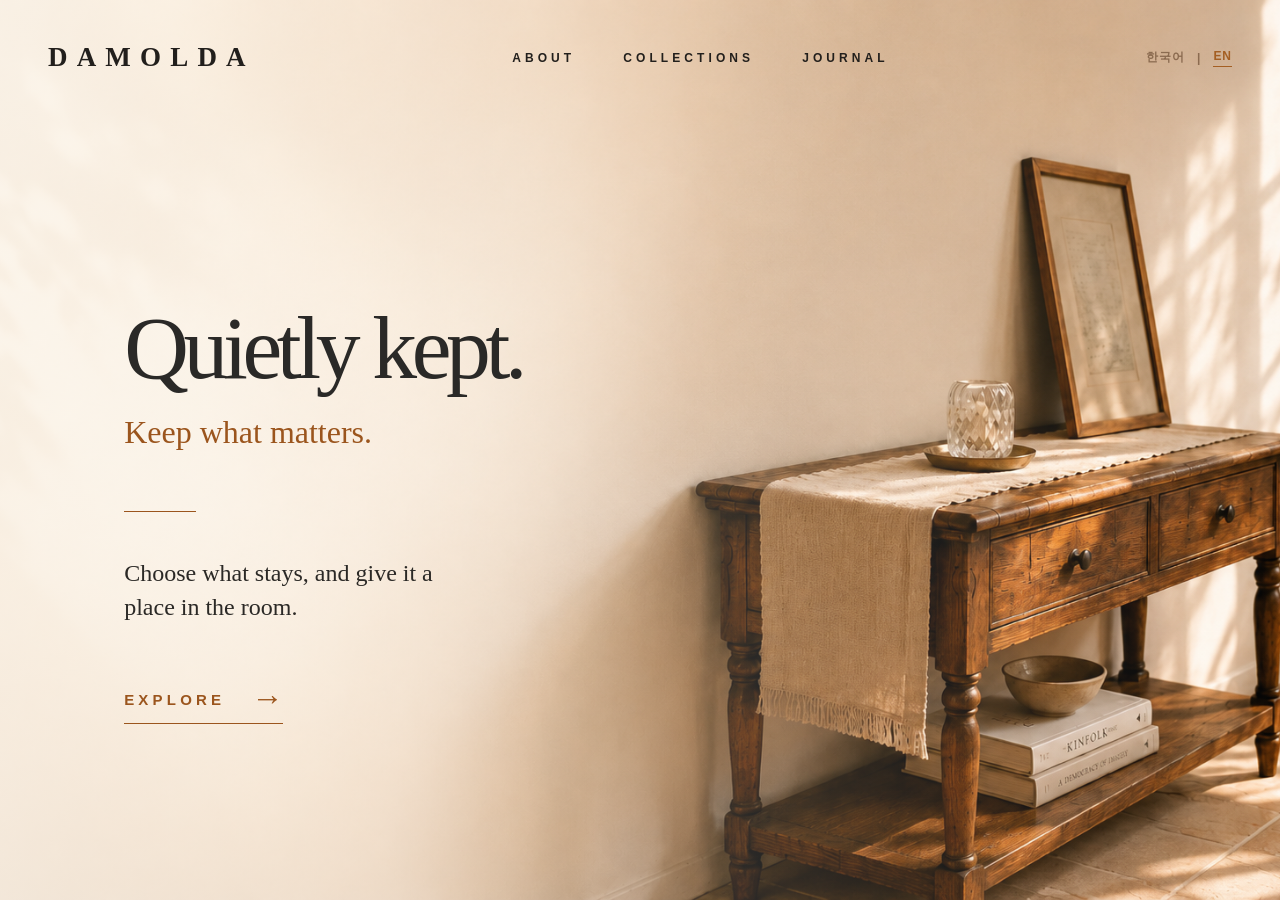
==== index.html @ a7424c0a "journal" ====
<!doctype html>
<html lang="en">
<head>
  <meta charset="utf-8" />
  <meta name="viewport" content="width=device-width, initial-scale=1" />
  <title>DAMOLDA</title>
  <meta name="description" content="DAMOLDA — quietly kept, keep what matters." />
  <style>
    * { box-sizing: border-box; }

    html, body {
      margin: 0;
      width: 100%;
      min-height: 100%;
      color: #2b2926;
      overflow-x: hidden;
      font-family: "Iowan Old Style", "Palatino Linotype", "Noto Serif KR", "Apple SD Gothic Neo", "Malgun Gothic", Georgia, serif;
    }

    body {
      min-height: 100vh;
      background: #efe0cf;
    }

    .page {
      position: relative;
      width: 100%;
      min-height: 100vh;
      overflow: hidden;
    }

    .hero-bg {
      position: fixed;
      inset: 0;
      width: 100%;
      height: 100%;
      object-fit: cover;
      object-position: center center;
      z-index: 0;
    }

    .page::after {
      content: "";
      position: fixed;
      inset: 0;
      z-index: 1;
      pointer-events: none;
      background: linear-gradient(
        90deg,
        rgba(251, 245, 235, 0.78) 0%,
        rgba(251, 245, 235, 0.52) 31%,
        rgba(251, 245, 235, 0.18) 54%,
        rgba(251, 245, 235, 0.02) 100%
      );
    }

    .site-header,
    .hero-copy {
      position: relative;
      z-index: 2;
    }

    .site-header {
      display: grid;
      grid-template-columns: auto minmax(0, 1fr) auto;
      align-items: center;
      gap: 32px;
      width: 100%;
      padding: 42px 48px 0;
      letter-spacing: 0.34em;
      text-transform: uppercase;
      font-family: "Avenir Next", "Segoe UI", "Apple SD Gothic Neo", "Malgun Gothic", Arial, sans-serif;
      font-size: 12px;
      font-weight: 600;
    }

    .brand {
      justify-self: start;
      font-family: "Iowan Old Style", "Palatino Linotype", "Noto Serif KR", "Apple SD Gothic Neo", "Malgun Gothic", Georgia, serif;
      font-size: 27px;
      letter-spacing: 0.34em;
      font-weight: 700;
      text-decoration: none;
      color: #221f1c;
    }

    .nav {
      display: flex;
      align-items: center;
      justify-content: center;
      justify-self: center;
      gap: 48px;
      min-width: 0;
    }

    .nav a {
      color: #221f1c;
      text-decoration: none;
      white-space: nowrap;
    }

    .hero-copy {
      width: min(620px, calc(100% - 96px));
      margin-left: 9.7vw;
      padding-top: 26vh;
    }

    h1 {
      margin: 0;
      font-size: clamp(58px, 7vw, 104px);
      line-height: 0.92;
      font-weight: 500;
      letter-spacing: -0.06em;
      color: #2a2927;
    }

    .tagline {
      margin: 26px 0 0;
      font-size: clamp(30px, 2.5vw, 43px);
      line-height: 1.1;
      color: #9b551d;
    }

    .rule {
      width: 72px;
      height: 1px;
      margin: 60px 0 44px;
      background: #9b551d;
    }

    .body-copy {
      max-width: 330px;
      margin: 0;
      font-size: 24px;
      line-height: 1.45;
      color: #2b2926;
    }

    .cta {
      display: inline-flex;
      align-items: center;
      gap: 26px;
      margin-top: 58px;
      padding-bottom: 8px;
      border-bottom: 1px solid #9b551d;
      color: #9b551d;
      text-decoration: none;
      font-family: "Avenir Next", "Segoe UI", "Apple SD Gothic Neo", "Malgun Gothic", Arial, sans-serif;
      font-size: 15px;
      font-weight: 700;
      letter-spacing: 0.28em;
      text-transform: uppercase;
    }

    .cta span {
      font-size: 32px;
      line-height: 1;
      letter-spacing: 0;
      transform: translateY(-1px);
    }

    .lang-switch {
      justify-self: end;
      display: flex;
      gap: 12px;
      align-items: center;
      font-family: "Avenir Next", "Segoe UI", "Apple SD Gothic Neo", "Malgun Gothic", Arial, sans-serif;
      font-size: 12px;
      font-weight: 600;
      letter-spacing: 0.08em;
      color: #8b6b50;
    }

    .lang-switch a {
      color: #8b6b50;
      text-decoration: none;
      white-space: nowrap;
    }

    .lang-switch a[aria-current="page"] {
      color: #a45f23;
      border-bottom: 1px solid #a45f23;
      padding-bottom: 3px;
    }

    @media (max-width: 900px) {
      .site-header {
        grid-template-columns: auto auto;
        padding: 28px 24px 0;
        gap: 18px;
      }

      .brand { font-size: 20px; }
      .nav { display: none; }

      .hero-bg {
        object-position: 65% center;
      }

      .page::after {
        background: linear-gradient(
          90deg,
          rgba(251, 245, 235, 0.82) 0%,
          rgba(251, 245, 235, 0.56) 46%,
          rgba(251, 245, 235, 0.16) 100%
        );
      }

      .hero-copy {
        width: calc(100% - 48px);
        margin-left: 24px;
        padding-top: 22vh;
      }

      .body-copy { font-size: 20px; }
    }

    @media (max-width: 560px) {
      .hero-bg { object-position: 70% center; }
      .brand { font-size: 20px; letter-spacing: 0.25em; }
      .hero-copy { padding-top: 20vh; }
      .rule { margin: 44px 0 34px; }
    }
  </style>
</head>
<body>
  <main class="page" aria-label="DAMOLDA landing page">
    <img class="hero-bg" src="assets/hero.png" alt="Warm interior scene with a wooden console table in sunlight" />

    <header class="site-header" aria-label="Site header">
      <a class="brand" href="./index.html">DAMOLDA</a>
      <nav class="nav" aria-label="Primary navigation">
        <a href="./about.html">About</a>
        <a href="./collections.html">Collections</a>
        <a href="./journal.html">Journal</a>
      </nav>
      <div class="lang-switch" aria-label="Language switch">
        <a href="./index-ko.html">한국어</a>
        <span>|</span>
        <a href="./index.html" aria-current="page">EN</a>
      </div>
    </header>

    <section class="hero-copy" aria-label="Hero copy">
      <h1>Quietly kept.</h1>
      <p class="tagline">Keep what matters.</p>
      <div class="rule" aria-hidden="true"></div>
      <p class="body-copy">Choose what stays, and give it a place in the room.</p>
      <a class="cta" href="./collections.html">Explore <span aria-hidden="true">→</span></a>
    </section>

  </main>

  <script>
    document.querySelectorAll('a[href="./collections.html"], a[href="collections.html"]').forEach(function(link) {
      link.addEventListener('click', function(event) {
        event.preventDefault();
        window.location.href = './collections.html';
      });
    });
  </script>
</body>
</html>
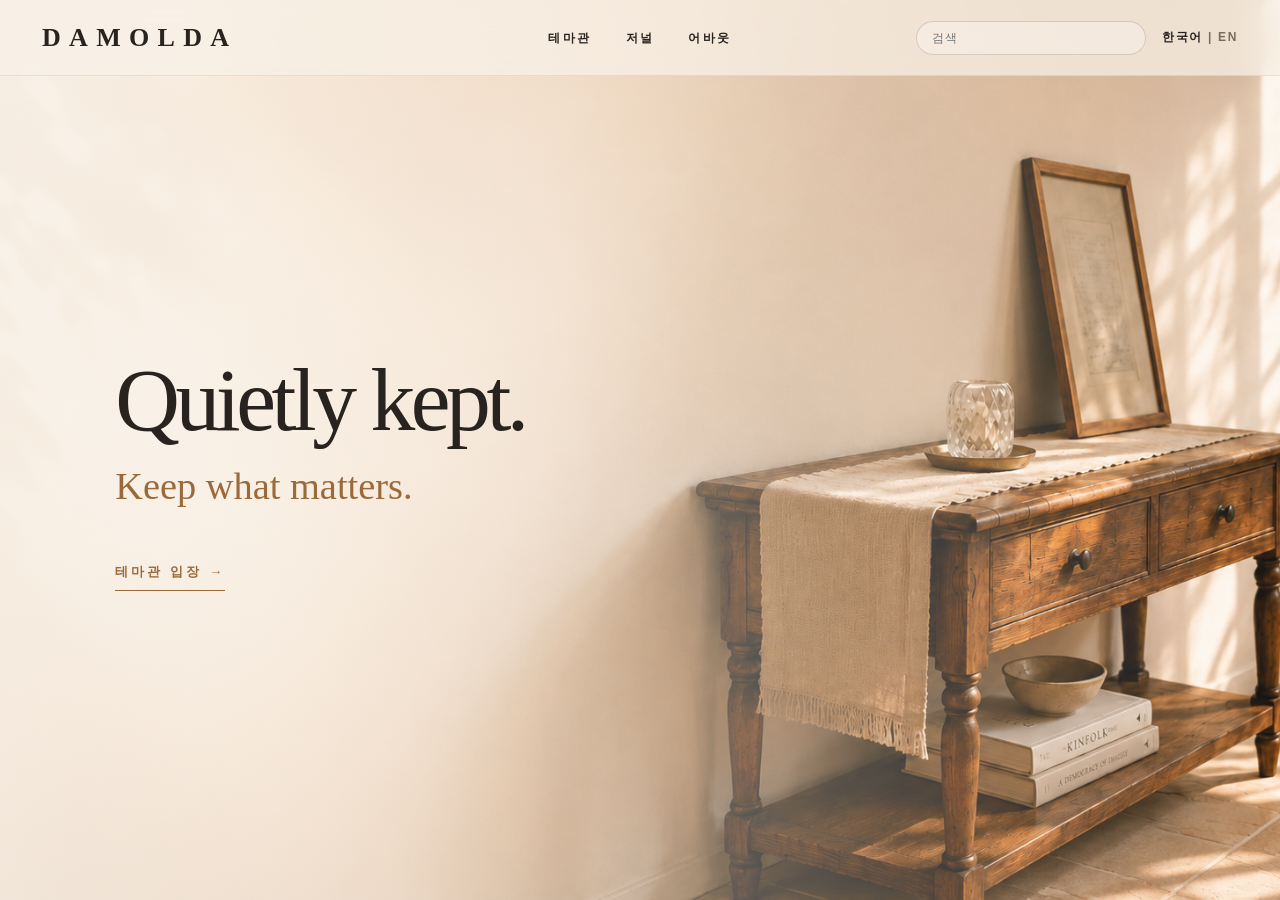
==== commit 6c34e6e1: "v03" ====
--- a/index.html
+++ b/index.html
@@ -1,263 +1 @@
-<!doctype html>
-<html lang="en">
-<head>
-  <meta charset="utf-8" />
-  <meta name="viewport" content="width=device-width, initial-scale=1" />
-  <title>DAMOLDA</title>
-  <meta name="description" content="DAMOLDA — quietly kept, keep what matters." />
-  <style>
-    * { box-sizing: border-box; }
-
-    html, body {
-      margin: 0;
-      width: 100%;
-      min-height: 100%;
-      color: #2b2926;
-      overflow-x: hidden;
-      font-family: "Iowan Old Style", "Palatino Linotype", "Noto Serif KR", "Apple SD Gothic Neo", "Malgun Gothic", Georgia, serif;
-    }
-
-    body {
-      min-height: 100vh;
-      background: #efe0cf;
-    }
-
-    .page {
-      position: relative;
-      width: 100%;
-      min-height: 100vh;
-      overflow: hidden;
-    }
-
-    .hero-bg {
-      position: fixed;
-      inset: 0;
-      width: 100%;
-      height: 100%;
-      object-fit: cover;
-      object-position: center center;
-      z-index: 0;
-    }
-
-    .page::after {
-      content: "";
-      position: fixed;
-      inset: 0;
-      z-index: 1;
-      pointer-events: none;
-      background: linear-gradient(
-        90deg,
-        rgba(251, 245, 235, 0.78) 0%,
-        rgba(251, 245, 235, 0.52) 31%,
-        rgba(251, 245, 235, 0.18) 54%,
-        rgba(251, 245, 235, 0.02) 100%
-      );
-    }
-
-    .site-header,
-    .hero-copy {
-      position: relative;
-      z-index: 2;
-    }
-
-    .site-header {
-      display: grid;
-      grid-template-columns: auto minmax(0, 1fr) auto;
-      align-items: center;
-      gap: 32px;
-      width: 100%;
-      padding: 42px 48px 0;
-      letter-spacing: 0.34em;
-      text-transform: uppercase;
-      font-family: "Avenir Next", "Segoe UI", "Apple SD Gothic Neo", "Malgun Gothic", Arial, sans-serif;
-      font-size: 12px;
-      font-weight: 600;
-    }
-
-    .brand {
-      justify-self: start;
-      font-family: "Iowan Old Style", "Palatino Linotype", "Noto Serif KR", "Apple SD Gothic Neo", "Malgun Gothic", Georgia, serif;
-      font-size: 27px;
-      letter-spacing: 0.34em;
-      font-weight: 700;
-      text-decoration: none;
-      color: #221f1c;
-    }
-
-    .nav {
-      display: flex;
-      align-items: center;
-      justify-content: center;
-      justify-self: center;
-      gap: 48px;
-      min-width: 0;
-    }
-
-    .nav a {
-      color: #221f1c;
-      text-decoration: none;
-      white-space: nowrap;
-    }
-
-    .hero-copy {
-      width: min(620px, calc(100% - 96px));
-      margin-left: 9.7vw;
-      padding-top: 26vh;
-    }
-
-    h1 {
-      margin: 0;
-      font-size: clamp(58px, 7vw, 104px);
-      line-height: 0.92;
-      font-weight: 500;
-      letter-spacing: -0.06em;
-      color: #2a2927;
-    }
-
-    .tagline {
-      margin: 26px 0 0;
-      font-size: clamp(30px, 2.5vw, 43px);
-      line-height: 1.1;
-      color: #9b551d;
-    }
-
-    .rule {
-      width: 72px;
-      height: 1px;
-      margin: 60px 0 44px;
-      background: #9b551d;
-    }
-
-    .body-copy {
-      max-width: 330px;
-      margin: 0;
-      font-size: 24px;
-      line-height: 1.45;
-      color: #2b2926;
-    }
-
-    .cta {
-      display: inline-flex;
-      align-items: center;
-      gap: 26px;
-      margin-top: 58px;
-      padding-bottom: 8px;
-      border-bottom: 1px solid #9b551d;
-      color: #9b551d;
-      text-decoration: none;
-      font-family: "Avenir Next", "Segoe UI", "Apple SD Gothic Neo", "Malgun Gothic", Arial, sans-serif;
-      font-size: 15px;
-      font-weight: 700;
-      letter-spacing: 0.28em;
-      text-transform: uppercase;
-    }
-
-    .cta span {
-      font-size: 32px;
-      line-height: 1;
-      letter-spacing: 0;
-      transform: translateY(-1px);
-    }
-
-    .lang-switch {
-      justify-self: end;
-      display: flex;
-      gap: 12px;
-      align-items: center;
-      font-family: "Avenir Next", "Segoe UI", "Apple SD Gothic Neo", "Malgun Gothic", Arial, sans-serif;
-      font-size: 12px;
-      font-weight: 600;
-      letter-spacing: 0.08em;
-      color: #8b6b50;
-    }
-
-    .lang-switch a {
-      color: #8b6b50;
-      text-decoration: none;
-      white-space: nowrap;
-    }
-
-    .lang-switch a[aria-current="page"] {
-      color: #a45f23;
-      border-bottom: 1px solid #a45f23;
-      padding-bottom: 3px;
-    }
-
-    @media (max-width: 900px) {
-      .site-header {
-        grid-template-columns: auto auto;
-        padding: 28px 24px 0;
-        gap: 18px;
-      }
-
-      .brand { font-size: 20px; }
-      .nav { display: none; }
-
-      .hero-bg {
-        object-position: 65% center;
-      }
-
-      .page::after {
-        background: linear-gradient(
-          90deg,
-          rgba(251, 245, 235, 0.82) 0%,
-          rgba(251, 245, 235, 0.56) 46%,
-          rgba(251, 245, 235, 0.16) 100%
-        );
-      }
-
-      .hero-copy {
-        width: calc(100% - 48px);
-        margin-left: 24px;
-        padding-top: 22vh;
-      }
-
-      .body-copy { font-size: 20px; }
-    }
-
-    @media (max-width: 560px) {
-      .hero-bg { object-position: 70% center; }
-      .brand { font-size: 20px; letter-spacing: 0.25em; }
-      .hero-copy { padding-top: 20vh; }
-      .rule { margin: 44px 0 34px; }
-    }
-  </style>
-</head>
-<body>
-  <main class="page" aria-label="DAMOLDA landing page">
-    <img class="hero-bg" src="assets/hero.png" alt="Warm interior scene with a wooden console table in sunlight" />
-
-    <header class="site-header" aria-label="Site header">
-      <a class="brand" href="./index.html">DAMOLDA</a>
-      <nav class="nav" aria-label="Primary navigation">
-        <a href="./about.html">About</a>
-        <a href="./collections.html">Collections</a>
-        <a href="./journal.html">Journal</a>
-      </nav>
-      <div class="lang-switch" aria-label="Language switch">
-        <a href="./index-ko.html">한국어</a>
-        <span>|</span>
-        <a href="./index.html" aria-current="page">EN</a>
-      </div>
-    </header>
-
-    <section class="hero-copy" aria-label="Hero copy">
-      <h1>Quietly kept.</h1>
-      <p class="tagline">Keep what matters.</p>
-      <div class="rule" aria-hidden="true"></div>
-      <p class="body-copy">Choose what stays, and give it a place in the room.</p>
-      <a class="cta" href="./collections.html">Explore <span aria-hidden="true">→</span></a>
-    </section>
-
-  </main>
-
-  <script>
-    document.querySelectorAll('a[href="./collections.html"], a[href="collections.html"]').forEach(function(link) {
-      link.addEventListener('click', function(event) {
-        event.preventDefault();
-        window.location.href = './collections.html';
-      });
-    });
-  </script>
-</body>
-</html>
+<!doctype html><html lang="ko"><head><meta charset="utf-8"><meta name="viewport" content="width=device-width,initial-scale=1"><title>DAMOLDA</title><meta name="description" content="DAMOLDA - Some moments are worth carrying forward."><link rel="stylesheet" href="style.css"></head><body data-page="home"><div class="app"></div><script src="data.js"></script><script src="app.js"></script></body></html>
--- a/style.css
+++ b/style.css
@@ -0,0 +1,3 @@
+:root{--paper:#f8f1e8;--ink:#28231f;--muted:#786b5f;--line:rgba(40,35,31,.16);--gold:#9b6a3a;--soft:#ead9c5;--veil:rgba(248,241,232,.72)}
+*{box-sizing:border-box}html,body{margin:0;min-height:100%;background:var(--paper);color:var(--ink);font-family:Georgia,'Times New Roman','Noto Serif KR',serif}body{overflow-x:hidden}a{color:inherit;text-decoration:none}.app{min-height:100vh}.top{position:fixed;z-index:20;top:0;left:0;right:0;height:76px;display:grid;grid-template-columns:1fr auto 1fr;align-items:center;padding:0 42px;background:var(--veil);backdrop-filter:blur(16px);border-bottom:1px solid rgba(40,35,31,.08)}.brand{font-size:26px;letter-spacing:.32em;font-weight:600}.nav{display:flex;gap:34px;font:700 12px/1 Arial,sans-serif;letter-spacing:.2em;text-transform:uppercase}.right-tools{justify-self:end;display:flex;align-items:center;gap:16px}.search{width:230px;height:34px;border:1px solid var(--line);border-radius:99px;background:rgba(255,255,255,.28);padding:0 15px;font:12px Arial,sans-serif;letter-spacing:.08em;color:var(--ink);outline:none}.lang{font:700 12px Arial,sans-serif;letter-spacing:.14em;color:var(--muted)}.lang a.active{color:var(--ink)}.hero{min-height:100vh;position:relative;display:flex;align-items:center;padding:120px 9vw 70px;overflow:hidden}.hero-bg{position:absolute;inset:0;width:100%;height:100%;object-fit:cover;z-index:0}.hero:after{content:'';position:absolute;inset:0;background:linear-gradient(90deg,rgba(248,241,232,.82),rgba(248,241,232,.46) 43%,rgba(248,241,232,.08));z-index:1}.hero-copy{position:relative;z-index:2;max-width:680px}.hero h1{font-size:clamp(58px,7vw,108px);line-height:.92;margin:0 0 22px;font-weight:400;letter-spacing:-.05em}.hero p{font-size:clamp(25px,3vw,42px);margin:0 0 54px;color:var(--gold)}.linkline{display:inline-flex;align-items:center;gap:20px;padding-bottom:9px;border-bottom:1px solid var(--gold);font:700 13px Arial,sans-serif;letter-spacing:.24em;text-transform:uppercase;color:var(--gold)}.page{min-height:100vh;padding:118px 6vw 44px}.section-head{display:grid;grid-template-columns:1fr auto;align-items:end;margin-bottom:28px}.section-head h1{font-size:clamp(54px,7vw,96px);font-weight:400;margin:0;letter-spacing:-.04em}.section-head p{margin:0;color:var(--muted);font-size:18px}.theme-tabs{position:sticky;top:76px;z-index:10;display:flex;gap:12px;align-items:center;padding:14px 0 20px;background:linear-gradient(var(--paper) 78%,rgba(248,241,232,0));overflow-x:auto}.theme-tab{border:1px solid var(--line);border-radius:99px;padding:10px 18px;font:700 12px Arial,sans-serif;letter-spacing:.14em;text-transform:uppercase;color:var(--muted);white-space:nowrap}.theme-tab.active{color:var(--ink);border-color:rgba(40,35,31,.48);background:rgba(255,255,255,.36)}.stage{height:calc(100vh - 230px);min-height:500px;display:grid;grid-template-columns:58px 1fr 58px;align-items:center;gap:22px}.arrow{height:58px;border:1px solid var(--line);border-radius:50%;background:rgba(255,255,255,.28);font-size:24px;cursor:pointer}.theme-card,.object-card,.about-panel,.journal-card{height:100%;border:1px solid var(--line);border-radius:28px;background:linear-gradient(135deg,rgba(255,255,255,.44),rgba(234,217,197,.35));display:grid;grid-template-columns:1fr 1fr;overflow:hidden}.theme-visual,.object-visual{position:relative;min-height:100%;background:radial-gradient(circle at 38% 30%,rgba(255,255,255,.85),transparent 18%),linear-gradient(135deg,#d5b996,#f7eee2 42%,#9f7a56);}.theme-visual:after,.object-visual:after{content:'';position:absolute;inset:14%;border:1px solid rgba(255,255,255,.5);border-radius:34px;box-shadow:0 40px 90px rgba(40,35,31,.18);background:radial-gradient(circle at 40% 40%,rgba(255,255,255,.58),transparent 24%),linear-gradient(145deg,rgba(40,35,31,.2),rgba(255,255,255,.2));}.theme-copy,.object-copy{padding:7vh 5vw;display:flex;flex-direction:column;justify-content:center}.kicker{font:700 12px Arial,sans-serif;letter-spacing:.24em;text-transform:uppercase;color:var(--gold);margin-bottom:22px}.theme-copy h2,.object-copy h2{font-size:clamp(48px,6vw,88px);font-weight:400;margin:0 0 26px;letter-spacing:-.04em}.subthemes{font-size:22px;line-height:1.8;color:var(--muted);word-break:keep-all}.actions{margin-top:48px;display:flex;gap:22px;align-items:center}.soon{font:700 12px Arial,sans-serif;letter-spacing:.18em;text-transform:uppercase;color:var(--muted)}.object-grid{display:grid;grid-template-columns:repeat(3,1fr);gap:18px;margin-top:28px}.mini-object{border:1px solid var(--line);border-radius:20px;padding:34px 24px;min-height:170px;background:rgba(255,255,255,.26);display:flex;flex-direction:column;justify-content:space-between}.mini-object h3{margin:0;font-size:34px;font-weight:400}.mini-object span{font:700 11px Arial,sans-serif;letter-spacing:.18em;text-transform:uppercase;color:var(--gold)}.object-page{height:calc(100vh - 160px);min-height:560px;display:grid;grid-template-columns:1.12fr .88fr;gap:24px}.object-visual,.object-copy{border:1px solid var(--line);border-radius:28px;overflow:hidden}.detail-list{display:grid;gap:14px;max-width:420px}.sku{display:flex;justify-content:space-between;align-items:center;border-bottom:1px solid var(--line);padding:16px 0;font:14px Arial,sans-serif;letter-spacing:.08em}.about-panel{height:auto;min-height:calc(100vh - 190px);grid-template-columns:.8fr 1.2fr}.about-title{padding:7vh 5vw}.about-title h1{font-size:clamp(48px,6vw,90px);font-weight:400;line-height:1;margin:0}.about-text{padding:7vh 6vw;font-size:22px;line-height:1.75;color:#3b332c}.about-text p{margin:0 0 28px}.journal-grid{display:grid;grid-template-columns:repeat(3,1fr);gap:20px;margin-top:28px}.journal-card{height:360px;display:flex;flex-direction:column;justify-content:flex-end;padding:28px}.journal-card h2{font-size:32px;font-weight:400;margin:0 0 12px}.journal-card p{color:var(--muted);line-height:1.6}.search-panel{position:fixed;z-index:40;top:72px;right:42px;width:360px;max-height:60vh;overflow:auto;background:rgba(248,241,232,.96);border:1px solid var(--line);border-radius:18px;box-shadow:0 24px 80px rgba(40,35,31,.18);padding:12px;display:none}.search-panel.open{display:block}.result{display:block;padding:15px;border-radius:12px}.result:hover{background:rgba(255,255,255,.6)}.result b{display:block;font-size:18px;font-weight:400}.result small{font:11px Arial,sans-serif;letter-spacing:.14em;text-transform:uppercase;color:var(--muted)}
+@media(max-width:900px){.top{grid-template-columns:1fr auto;padding:0 22px}.nav{display:none}.right-tools{gap:9px}.search{width:150px}.page{padding:104px 22px 34px}.theme-card,.object-card,.about-panel,.object-page{grid-template-columns:1fr;height:auto}.theme-visual,.object-visual{min-height:310px}.stage{grid-template-columns:1fr;height:auto}.arrow{display:none}.object-grid,.journal-grid{grid-template-columns:1fr}.about-text{font-size:18px}.hero{padding:110px 24px 54px}.hero-bg{object-position:65% center}.hero h1{font-size:58px}.hero p{font-size:28px}.search-panel{right:16px;left:16px;width:auto}}
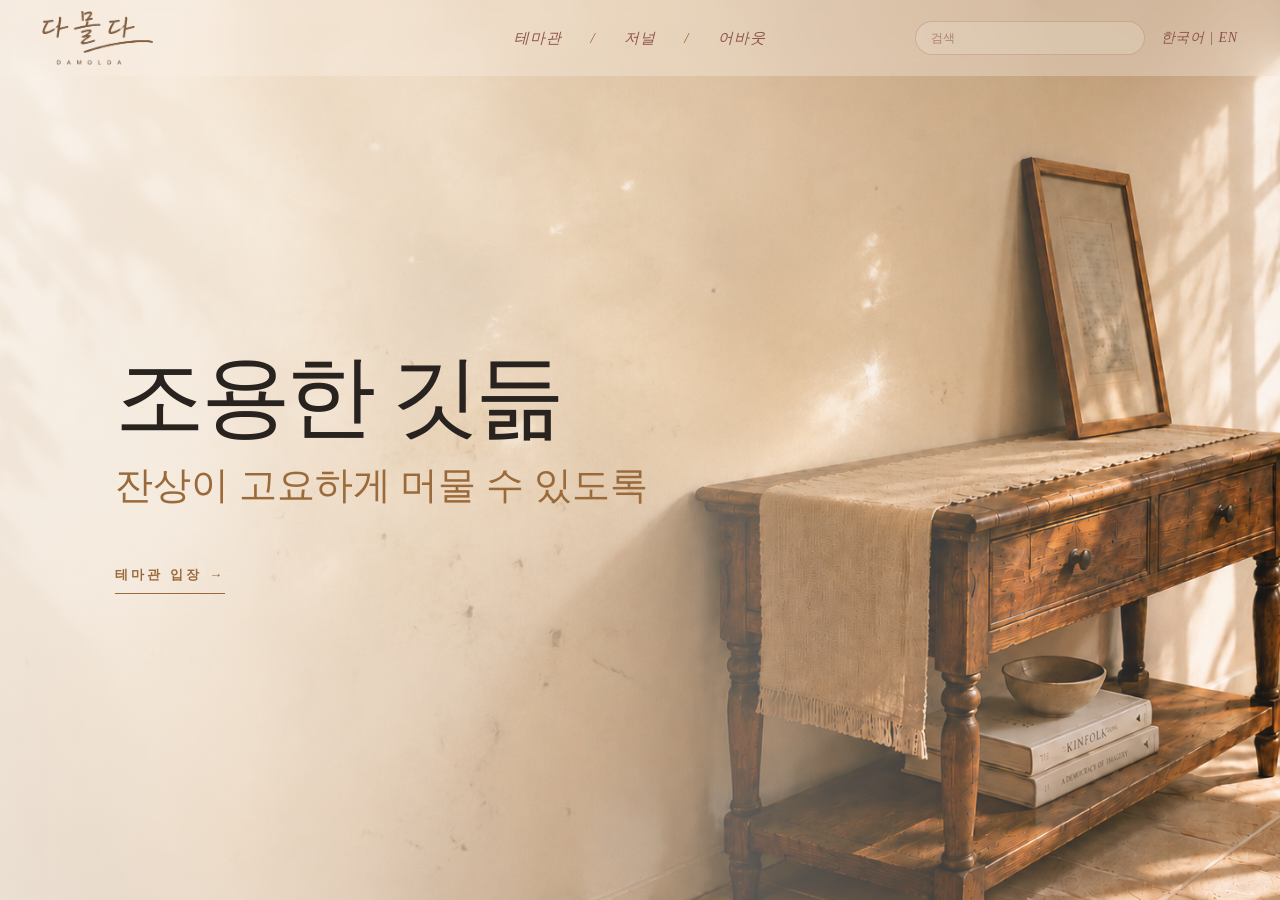
==== commit 2d2bf694: "translate" ====
--- a/index.html
+++ b/index.html
@@ -1 +1 @@
-<!doctype html><html lang="ko"><head><meta charset="utf-8"><meta name="viewport" content="width=device-width,initial-scale=1"><title>DAMOLDA</title><meta name="description" content="DAMOLDA - Some moments are worth carrying forward."><link rel="stylesheet" href="style.css"></head><body data-page="home"><div class="app"></div><script src="data.js"></script><script src="app.js"></script></body></html>
+<!doctype html><html lang="ko"><head><meta charset="utf-8"><meta name="viewport" content="width=device-width,initial-scale=1"><title>DAMOLDA</title><meta name="description" content="DAMOLDA - 잊혀지기 전 새겨질 수 있도록"><link rel="stylesheet" href="style.css"></head><body data-page="home"><div class="app"></div><script src="data.js"></script><script src="app.js"></script></body></html>
--- a/style.css
+++ b/style.css
@@ -1,3 +1,553 @@
 :root{--paper:#f8f1e8;--ink:#28231f;--muted:#786b5f;--line:rgba(40,35,31,.16);--gold:#9b6a3a;--soft:#ead9c5;--veil:rgba(248,241,232,.72)}
 *{box-sizing:border-box}html,body{margin:0;min-height:100%;background:var(--paper);color:var(--ink);font-family:Georgia,'Times New Roman','Noto Serif KR',serif}body{overflow-x:hidden}a{color:inherit;text-decoration:none}.app{min-height:100vh}.top{position:fixed;z-index:20;top:0;left:0;right:0;height:76px;display:grid;grid-template-columns:1fr auto 1fr;align-items:center;padding:0 42px;background:var(--veil);backdrop-filter:blur(16px);border-bottom:1px solid rgba(40,35,31,.08)}.brand{font-size:26px;letter-spacing:.32em;font-weight:600}.nav{display:flex;gap:34px;font:700 12px/1 Arial,sans-serif;letter-spacing:.2em;text-transform:uppercase}.right-tools{justify-self:end;display:flex;align-items:center;gap:16px}.search{width:230px;height:34px;border:1px solid var(--line);border-radius:99px;background:rgba(255,255,255,.28);padding:0 15px;font:12px Arial,sans-serif;letter-spacing:.08em;color:var(--ink);outline:none}.lang{font:700 12px Arial,sans-serif;letter-spacing:.14em;color:var(--muted)}.lang a.active{color:var(--ink)}.hero{min-height:100vh;position:relative;display:flex;align-items:center;padding:120px 9vw 70px;overflow:hidden}.hero-bg{position:absolute;inset:0;width:100%;height:100%;object-fit:cover;z-index:0}.hero:after{content:'';position:absolute;inset:0;background:linear-gradient(90deg,rgba(248,241,232,.82),rgba(248,241,232,.46) 43%,rgba(248,241,232,.08));z-index:1}.hero-copy{position:relative;z-index:2;max-width:680px}.hero h1{font-size:clamp(58px,7vw,108px);line-height:.92;margin:0 0 22px;font-weight:400;letter-spacing:-.05em}.hero p{font-size:clamp(25px,3vw,42px);margin:0 0 54px;color:var(--gold)}.linkline{display:inline-flex;align-items:center;gap:20px;padding-bottom:9px;border-bottom:1px solid var(--gold);font:700 13px Arial,sans-serif;letter-spacing:.24em;text-transform:uppercase;color:var(--gold)}.page{min-height:100vh;padding:118px 6vw 44px}.section-head{display:grid;grid-template-columns:1fr auto;align-items:end;margin-bottom:28px}.section-head h1{font-size:clamp(54px,7vw,96px);font-weight:400;margin:0;letter-spacing:-.04em}.section-head p{margin:0;color:var(--muted);font-size:18px}.theme-tabs{position:sticky;top:76px;z-index:10;display:flex;gap:12px;align-items:center;padding:14px 0 20px;background:linear-gradient(var(--paper) 78%,rgba(248,241,232,0));overflow-x:auto}.theme-tab{border:1px solid var(--line);border-radius:99px;padding:10px 18px;font:700 12px Arial,sans-serif;letter-spacing:.14em;text-transform:uppercase;color:var(--muted);white-space:nowrap}.theme-tab.active{color:var(--ink);border-color:rgba(40,35,31,.48);background:rgba(255,255,255,.36)}.stage{height:calc(100vh - 230px);min-height:500px;display:grid;grid-template-columns:58px 1fr 58px;align-items:center;gap:22px}.arrow{height:58px;border:1px solid var(--line);border-radius:50%;background:rgba(255,255,255,.28);font-size:24px;cursor:pointer}.theme-card,.object-card,.about-panel,.journal-card{height:100%;border:1px solid var(--line);border-radius:28px;background:linear-gradient(135deg,rgba(255,255,255,.44),rgba(234,217,197,.35));display:grid;grid-template-columns:1fr 1fr;overflow:hidden}.theme-visual,.object-visual{position:relative;min-height:100%;background:radial-gradient(circle at 38% 30%,rgba(255,255,255,.85),transparent 18%),linear-gradient(135deg,#d5b996,#f7eee2 42%,#9f7a56);}.theme-visual:after,.object-visual:after{content:'';position:absolute;inset:14%;border:1px solid rgba(255,255,255,.5);border-radius:34px;box-shadow:0 40px 90px rgba(40,35,31,.18);background:radial-gradient(circle at 40% 40%,rgba(255,255,255,.58),transparent 24%),linear-gradient(145deg,rgba(40,35,31,.2),rgba(255,255,255,.2));}.theme-copy,.object-copy{padding:7vh 5vw;display:flex;flex-direction:column;justify-content:center}.kicker{font:700 12px Arial,sans-serif;letter-spacing:.24em;text-transform:uppercase;color:var(--gold);margin-bottom:22px}.theme-copy h2,.object-copy h2{font-size:clamp(48px,6vw,88px);font-weight:400;margin:0 0 26px;letter-spacing:-.04em}.subthemes{font-size:22px;line-height:1.8;color:var(--muted);word-break:keep-all}.actions{margin-top:48px;display:flex;gap:22px;align-items:center}.soon{font:700 12px Arial,sans-serif;letter-spacing:.18em;text-transform:uppercase;color:var(--muted)}.object-grid{display:grid;grid-template-columns:repeat(3,1fr);gap:18px;margin-top:28px}.mini-object{border:1px solid var(--line);border-radius:20px;padding:34px 24px;min-height:170px;background:rgba(255,255,255,.26);display:flex;flex-direction:column;justify-content:space-between}.mini-object h3{margin:0;font-size:34px;font-weight:400}.mini-object span{font:700 11px Arial,sans-serif;letter-spacing:.18em;text-transform:uppercase;color:var(--gold)}.object-page{height:calc(100vh - 160px);min-height:560px;display:grid;grid-template-columns:1.12fr .88fr;gap:24px}.object-visual,.object-copy{border:1px solid var(--line);border-radius:28px;overflow:hidden}.detail-list{display:grid;gap:14px;max-width:420px}.sku{display:flex;justify-content:space-between;align-items:center;border-bottom:1px solid var(--line);padding:16px 0;font:14px Arial,sans-serif;letter-spacing:.08em}.about-panel{height:auto;min-height:calc(100vh - 190px);grid-template-columns:.8fr 1.2fr}.about-title{padding:7vh 5vw}.about-title h1{font-size:clamp(48px,6vw,90px);font-weight:400;line-height:1;margin:0}.about-text{padding:7vh 6vw;font-size:22px;line-height:1.75;color:#3b332c}.about-text p{margin:0 0 28px}.journal-grid{display:grid;grid-template-columns:repeat(3,1fr);gap:20px;margin-top:28px}.journal-card{height:360px;display:flex;flex-direction:column;justify-content:flex-end;padding:28px}.journal-card h2{font-size:32px;font-weight:400;margin:0 0 12px}.journal-card p{color:var(--muted);line-height:1.6}.search-panel{position:fixed;z-index:40;top:72px;right:42px;width:360px;max-height:60vh;overflow:auto;background:rgba(248,241,232,.96);border:1px solid var(--line);border-radius:18px;box-shadow:0 24px 80px rgba(40,35,31,.18);padding:12px;display:none}.search-panel.open{display:block}.result{display:block;padding:15px;border-radius:12px}.result:hover{background:rgba(255,255,255,.6)}.result b{display:block;font-size:18px;font-weight:400}.result small{font:11px Arial,sans-serif;letter-spacing:.14em;text-transform:uppercase;color:var(--muted)}
 @media(max-width:900px){.top{grid-template-columns:1fr auto;padding:0 22px}.nav{display:none}.right-tools{gap:9px}.search{width:150px}.page{padding:104px 22px 34px}.theme-card,.object-card,.about-panel,.object-page{grid-template-columns:1fr;height:auto}.theme-visual,.object-visual{min-height:310px}.stage{grid-template-columns:1fr;height:auto}.arrow{display:none}.object-grid,.journal-grid{grid-template-columns:1fr}.about-text{font-size:18px}.hero{padding:110px 24px 54px}.hero-bg{object-position:65% center}.hero h1{font-size:58px}.hero p{font-size:28px}.search-panel{right:16px;left:16px;width:auto}}
+
+
+/* v0.4: Themes page is fixed to one viewport. Navigation happens by arrows, not vertical scroll. */
+body[data-page="themes"]{
+  height:100vh;
+  overflow:hidden;
+}
+body[data-page="themes"] .app{
+  height:100vh;
+  overflow:hidden;
+}
+.theme-shell{
+  height:100vh;
+  min-height:0;
+  padding:92px 5vw 22px;
+  display:grid;
+  grid-template-rows:auto auto minmax(0,1fr);
+  overflow:hidden;
+}
+.theme-shell .section-head{
+  margin-bottom:10px;
+  align-items:center;
+}
+.theme-shell .section-head h1{
+  font-size:clamp(38px,5.2vw,72px);
+  line-height:.95;
+}
+.theme-shell .section-head p{
+  font-size:14px;
+  font-family:Arial,sans-serif;
+  letter-spacing:.14em;
+  text-transform:uppercase;
+}
+.theme-shell .theme-tabs{
+  position:static;
+  top:auto;
+  padding:0 0 14px;
+  background:transparent;
+  overflow-x:auto;
+  scrollbar-width:none;
+}
+.theme-shell .theme-tabs::-webkit-scrollbar{display:none;}
+.theme-shell .theme-tab{
+  padding:8px 15px;
+  font-size:11px;
+}
+.theme-shell .stage{
+  height:auto;
+  min-height:0;
+  grid-template-columns:52px minmax(0,1fr) 52px;
+  gap:16px;
+  align-items:stretch;
+}
+.theme-shell .arrow{
+  align-self:center;
+  width:52px;
+  height:52px;
+}
+.theme-shell .theme-card{
+  height:100%;
+  min-height:0;
+}
+.theme-shell .theme-visual,
+.theme-shell .theme-copy{
+  min-height:0;
+}
+.theme-shell .theme-copy{
+  padding:clamp(24px,4.5vh,48px) clamp(28px,4vw,58px);
+}
+.theme-shell .kicker{
+  margin-bottom:14px;
+  font-size:11px;
+}
+.theme-shell .theme-copy h2{
+  font-size:clamp(40px,5.8vw,78px);
+  margin-bottom:18px;
+}
+.theme-shell .subthemes{
+  font-size:clamp(17px,2.1vw,24px);
+  line-height:1.65;
+}
+.theme-shell .actions{
+  margin-top:28px;
+}
+
+@media(max-height:760px){
+  .theme-shell{padding-top:84px;padding-bottom:16px;}
+  .theme-shell .section-head h1{font-size:clamp(34px,4.8vw,58px);}
+  .theme-shell .theme-tabs{padding-bottom:10px;}
+  .theme-shell .theme-copy h2{font-size:clamp(36px,5vw,62px);}
+  .theme-shell .subthemes{font-size:18px;line-height:1.5;}
+  .theme-shell .actions{margin-top:20px;}
+}
+
+@media(max-width:900px){
+  body[data-page="themes"]{overflow:auto;}
+  body[data-page="themes"] .app{height:auto;overflow:visible;}
+  .theme-shell{height:auto;min-height:100vh;display:block;overflow:visible;padding:104px 22px 34px;}
+  .theme-shell .stage{display:grid;grid-template-columns:1fr;height:auto;}
+}
+
+/* v0.5: Resize the themes viewport instead of merely hiding overflow. */
+body[data-page="themes"] .theme-shell{
+  padding:86px 5vw 18px;
+  grid-template-rows:auto auto minmax(0,1fr);
+}
+.theme-shell .section-head{
+  margin-bottom:8px;
+}
+.theme-shell .section-head h1{
+  font-size:clamp(30px,4.2vw,58px);
+  line-height:.98;
+  letter-spacing:-.035em;
+}
+.theme-shell .section-head p{
+  font-size:13px;
+}
+.theme-shell .theme-tabs{
+  padding:0 0 12px;
+}
+.theme-shell .theme-tab{
+  padding:7px 14px;
+  font-size:10.5px;
+}
+.theme-shell .stage{
+  grid-template-columns:50px minmax(0,1fr) 50px;
+  gap:14px;
+}
+.theme-shell .arrow{
+  width:50px;
+  height:50px;
+  font-size:21px;
+}
+.theme-shell .theme-card{
+  border-radius:26px;
+}
+.theme-shell .theme-copy{
+  padding:clamp(20px,3.8vh,42px) clamp(26px,3.7vw,52px);
+}
+.theme-shell .kicker{
+  margin-bottom:12px;
+  font-size:10.5px;
+}
+.theme-shell .theme-copy h2{
+  font-size:clamp(34px,4.8vw,64px);
+  line-height:1;
+  margin-bottom:14px;
+}
+.theme-shell .subthemes{
+  font-size:clamp(15px,1.55vw,20px);
+  line-height:1.55;
+}
+.theme-shell .actions{
+  margin-top:22px;
+}
+.theme-shell .linkline{
+  font-size:11.5px;
+  padding-bottom:7px;
+}
+
+@media(max-height:820px){
+  body[data-page="themes"] .theme-shell{padding-top:82px;padding-bottom:14px;}
+  .theme-shell .section-head h1{font-size:clamp(28px,3.8vw,50px);}
+  .theme-shell .theme-tabs{padding-bottom:9px;}
+  .theme-shell .theme-copy{padding-top:20px;padding-bottom:20px;}
+  .theme-shell .theme-copy h2{font-size:clamp(32px,4.2vw,56px);}
+  .theme-shell .subthemes{font-size:clamp(14px,1.45vw,18px);line-height:1.48;}
+  .theme-shell .actions{margin-top:18px;}
+}
+
+/* v0.6: Journal page also fits one desktop viewport by resizing content, not clipping it. */
+body[data-page="journal"]{
+  height:100vh;
+  overflow:hidden;
+}
+body[data-page="journal"] .app{
+  height:100vh;
+  overflow:hidden;
+}
+.journal-shell{
+  height:100vh;
+  min-height:0;
+  padding:92px 6vw 24px;
+  display:grid;
+  grid-template-rows:auto minmax(0,1fr);
+  overflow:hidden;
+}
+.journal-shell .section-head{
+  margin-bottom:20px;
+  align-items:center;
+}
+.journal-shell .section-head h1{
+  font-size:clamp(36px,5vw,68px);
+  line-height:1;
+}
+.journal-shell .section-head p{
+  font-size:13px;
+  font-family:Arial,sans-serif;
+  letter-spacing:.14em;
+  text-transform:uppercase;
+}
+.journal-shell .journal-grid{
+  margin-top:0;
+  min-height:0;
+  display:grid;
+  grid-template-columns:repeat(4,minmax(0,1fr));
+  gap:16px;
+  align-items:stretch;
+}
+.journal-shell .journal-card{
+  height:auto;
+  min-height:0;
+  padding:24px;
+  border-radius:24px;
+}
+.journal-shell .journal-card .kicker{
+  font-size:10.5px;
+  margin-bottom:12px;
+}
+.journal-shell .journal-card h2{
+  font-size:clamp(24px,2.3vw,32px);
+  line-height:1.12;
+  margin-bottom:10px;
+  word-break:keep-all;
+}
+.journal-shell .journal-card p{
+  font-size:clamp(13px,1.1vw,16px);
+  line-height:1.55;
+  margin:0;
+  word-break:keep-all;
+}
+
+@media(max-height:760px){
+  .journal-shell{padding-top:84px;padding-bottom:18px;}
+  .journal-shell .section-head{margin-bottom:14px;}
+  .journal-shell .section-head h1{font-size:clamp(32px,4.4vw,56px);}
+  .journal-shell .journal-card{padding:20px;}
+  .journal-shell .journal-card h2{font-size:clamp(22px,2vw,28px);}
+  .journal-shell .journal-card p{font-size:13px;line-height:1.45;}
+}
+
+@media(max-width:1100px){
+  .journal-shell .journal-grid{grid-template-columns:repeat(2,minmax(0,1fr));}
+}
+
+@media(max-width:900px){
+  body[data-page="journal"]{height:auto;overflow:auto;}
+  body[data-page="journal"] .app{height:auto;overflow:visible;}
+  .journal-shell{height:auto;min-height:100vh;display:block;overflow:visible;padding:104px 22px 34px;}
+  .journal-shell .journal-grid{grid-template-columns:1fr;gap:18px;}
+  .journal-shell .journal-card{min-height:220px;}
+}
+
+
+/* v0.7: Unify page title scale across Themes, Journal, and About. */
+.page-title,
+.theme-shell .section-head h1.page-title,
+.journal-shell .section-head h1.page-title,
+.about-shell .section-head h1.page-title{
+  font-size:clamp(30px,4.2vw,58px);
+  line-height:.98;
+  font-weight:400;
+  letter-spacing:-.035em;
+}
+.journal-shell .section-head,
+.about-shell .section-head{
+  margin-bottom:16px;
+  align-items:center;
+}
+.journal-shell .section-head p,
+.about-shell .section-head p{
+  font-size:13px;
+  font-family:Arial,sans-serif;
+  letter-spacing:.14em;
+  text-transform:uppercase;
+}
+.about-shell{
+  padding-top:92px;
+}
+.about-shell .about-panel{
+  min-height:calc(100vh - 190px);
+}
+.about-shell .about-title h1{
+  font-size:clamp(34px,4.8vw,64px);
+  line-height:1.04;
+  letter-spacing:-.04em;
+}
+@media(max-height:760px){
+  .page-title,
+  .theme-shell .section-head h1.page-title,
+  .journal-shell .section-head h1.page-title,
+  .about-shell .section-head h1.page-title{
+    font-size:clamp(28px,3.8vw,50px);
+  }
+  .about-shell{padding-top:84px;}
+  .about-shell .about-title h1{font-size:clamp(30px,4.2vw,54px);}
+}
+@media(max-width:900px){
+  .about-shell{padding:104px 22px 34px;}
+}
+
+
+/* v0.8: DAMOLDA header brand + softer page-blended navigation */
+:root{
+  --rose-petal:#d8b6ad;
+  --rose-ink:#9a5e55;
+  --rose-deep:#8f554d;
+}
+.top{
+  background:linear-gradient(180deg,rgba(248,241,232,.38),rgba(248,241,232,.22));
+  backdrop-filter:blur(10px);
+  border-bottom:1px solid rgba(40,35,31,.045);
+}
+.brand{
+  display:inline-flex;
+  align-items:center;
+  gap:12px;
+  min-width:max-content;
+  font-family:Arial,sans-serif;
+  color:var(--ink);
+  letter-spacing:0;
+}
+.brand-mark{
+  height:46px;
+  width:auto;
+  display:block;
+}
+.brand-en{
+  font-size:21px;
+  line-height:1;
+  font-weight:700;
+  letter-spacing:.28em;
+}
+.brand-divider{
+  font-size:18px;
+  line-height:1;
+  color:rgba(40,35,31,.55);
+  margin-left:2px;
+}
+.brand-ko{
+  font-size:16px;
+  line-height:1;
+  font-weight:700;
+  letter-spacing:.04em;
+}
+.nav{
+  gap:0;
+  font-family:Georgia,'Times New Roman','Noto Serif KR',serif;
+  font-size:15px;
+  font-weight:500;
+  font-style:italic;
+  letter-spacing:.08em;
+  text-transform:none;
+  color:var(--rose-deep);
+}
+.nav a{
+  color:var(--rose-deep);
+}
+.nav a + a::before{
+  content:' / ';
+  display:inline-block;
+  margin:0 28px;
+  color:var(--gold);
+  font-style:italic;
+}
+.lang{
+  font-family:Georgia,'Times New Roman','Noto Serif KR',serif;
+  font-size:14px;
+  font-weight:500;
+  font-style:italic;
+  letter-spacing:.06em;
+  color:var(--rose-deep);
+}
+.lang a,
+.lang a.active{
+  color:var(--rose-deep);
+}
+.search{
+  border-color:rgba(154,94,85,.28);
+  background:rgba(248,241,232,.18);
+  color:var(--rose-deep);
+}
+.search::placeholder{color:rgba(143,85,77,.62);}
+
+/* v0.8: Themes page rose-petal background, less pale than the base paper */
+body[data-page="themes"]{
+  background:var(--rose-petal);
+}
+body[data-page="themes"] .theme-shell{
+  background:linear-gradient(135deg,#d8b6ad 0%,#e3c8bf 42%,#cfa69d 100%);
+}
+body[data-page="themes"] .theme-tabs{
+  color:#7d4f49;
+}
+body[data-page="themes"] .theme-tab{
+  border-color:rgba(80,45,40,.18);
+  background:rgba(255,255,255,.12);
+  color:#7d4f49;
+}
+body[data-page="themes"] .theme-tab.active{
+  color:#3d2d29;
+  border-color:rgba(80,45,40,.42);
+  background:rgba(255,255,255,.24);
+}
+body[data-page="themes"] .theme-card{
+  background:linear-gradient(135deg,rgba(255,255,255,.30),rgba(188,125,116,.24));
+  border-color:rgba(80,45,40,.16);
+}
+body[data-page="themes"] .arrow{
+  background:rgba(255,255,255,.16);
+  border-color:rgba(80,45,40,.18);
+}
+body[data-page="themes"] .top{
+  background:linear-gradient(180deg,rgba(216,182,173,.42),rgba(216,182,173,.18));
+}
+
+@media(max-width:900px){
+  .brand{gap:9px;}
+  .brand-mark{height:38px;}
+  .brand-en{font-size:16px;letter-spacing:.22em;}
+  .brand-ko,.brand-divider{font-size:14px;}
+  .nav a + a::before{margin:0 18px;}
+}
+
+
+/* DAMOLDA warm apricot correction */
+.site-header,
+.topbar,
+.header {
+  border-bottom: 0 !important;
+  box-shadow: none !important;
+  background: rgba(244, 229, 211, 0.48) !important;
+}
+
+.theme-section,
+.themes-section,
+.theme-page,
+.themes-page,
+#themes,
+[data-page="themes"],
+body.theme,
+body.themes {
+  background: linear-gradient(180deg, #f6eadc 0%, #f2dfcc 100%) !important;
+}
+
+.theme-card,
+.themes-card {
+  background: rgba(255, 248, 240, 0.72) !important;
+}
+
+
+/* Theme page matches Journal/About */
+.theme-section,
+.themes-section,
+.theme-page,
+.themes-page,
+#themes,
+[data-page="themes"],
+body.theme,
+body.themes{
+  background: #f4ede3 !important;
+}
+
+.brand img,
+.brand-logo,
+.logo img{
+  height: 56px !important;
+  width: auto !important;
+  background: transparent !important;
+}
+
+
+/* Theme page = Journal/About */
+.theme-page,
+.themes-page,
+.theme-section,
+.themes-section,
+[data-page="themes"],
+body.theme,
+body.themes{
+    background:#f4ede3 !important;
+    background-image:none !important;
+}
+
+.theme-card,
+.themes-card{
+    background:rgba(255,255,255,0.45) !important;
+}
+
+.theme-page *,
+.themes-page *{
+    border-color:rgba(0,0,0,0.08) !important;
+}
+
+
+/* Correct handwritten DAMOLDA wordmark */
+.brand {
+  display: inline-flex !important;
+  align-items: center !important;
+  gap: 0 !important;
+  min-width: 0 !important;
+  text-decoration: none !important;
+}
+
+.brand-handwordmark,
+.brand img,
+.logo img {
+  height: 54px !important;
+  width: auto !important;
+  display: block !important;
+  object-fit: contain !important;
+  background: transparent !important;
+  border: 0 !important;
+  box-shadow: none !important;
+}
+
+.site-header,
+.topbar,
+.header {
+  border-bottom: 0 !important;
+  box-shadow: none !important;
+}
+
+/* final fix: use transparent handwritten logo and keep navigation visible */
+.top{
+  height:76px !important;
+  display:grid !important;
+  grid-template-columns:minmax(180px,1fr) auto minmax(260px,1fr) !important;
+  align-items:center !important;
+  background:rgba(248,241,232,.34) !important;
+  border-bottom:0 !important;
+  box-shadow:none !important;
+}
+.brand{justify-self:start !important; display:inline-flex !important; align-items:center !important; min-width:0 !important;}
+.brand-handwordmark{height:58px !important; width:auto !important; display:block !important; object-fit:contain !important; background:transparent !important;}
+.nav{display:flex !important; justify-self:center !important; align-items:center !important; gap:0 !important; white-space:nowrap !important;}
+.right-tools{justify-self:end !important;}
+body[data-page="themes"],
+body[data-page="journal"],
+body[data-page="about"]{background:#f4ede3 !important;}
+body[data-page="themes"] .theme-shell{background:#f4ede3 !important; background-image:none !important;}
+body[data-page="themes"] .top{background:rgba(248,241,232,.34) !important;}
+body[data-page="themes"] .theme-card,
+body[data-page="journal"] .journal-card,
+body[data-page="about"] .about-panel{background:rgba(255,255,255,.42) !important;}
+@media(max-width:900px){
+  .top{grid-template-columns:1fr auto !important; padding:0 20px !important;}
+  .brand-handwordmark{height:48px !important;}
+  .nav{display:none !important;}
+}
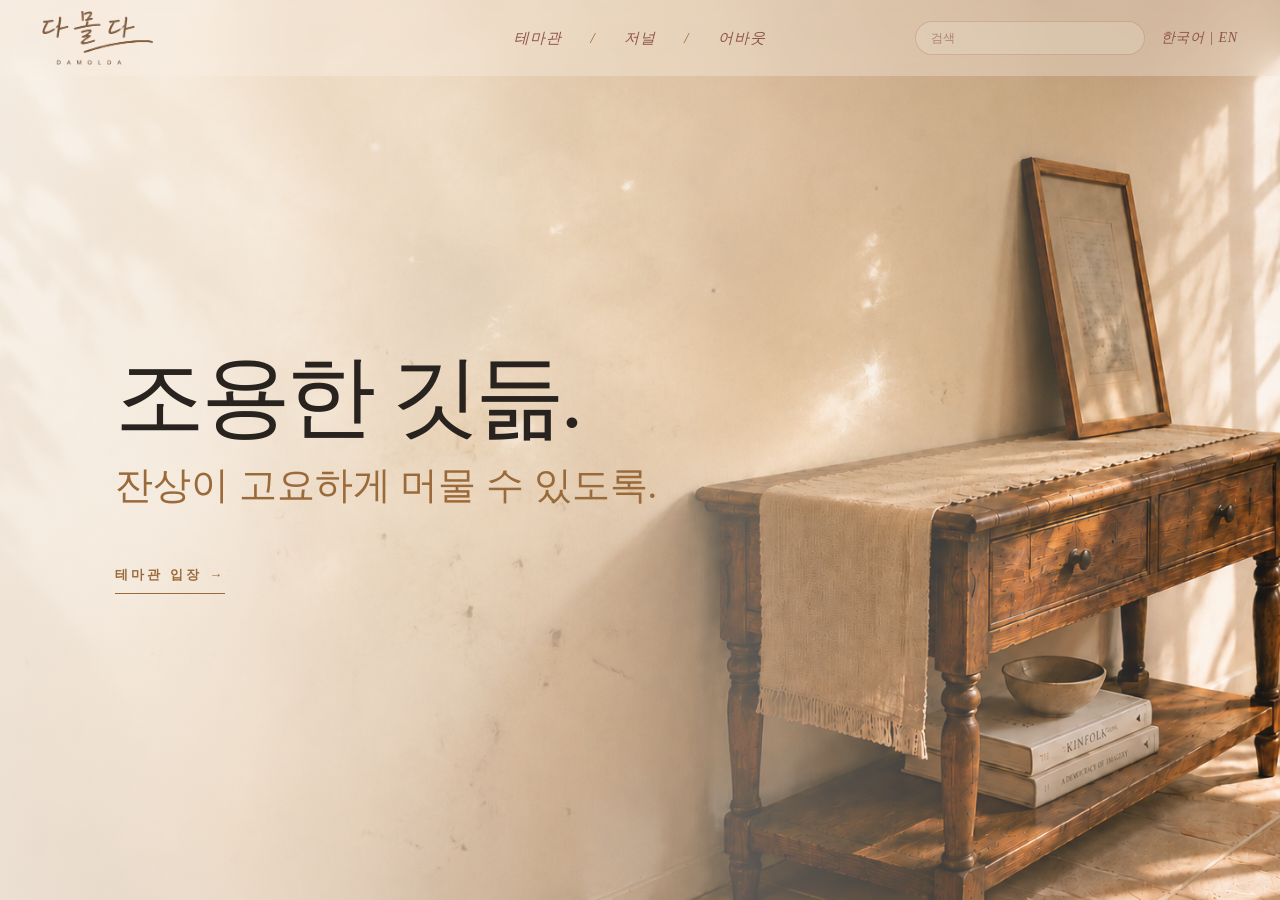
==== commit 162fe486: "end" ====
--- a/index.html
+++ b/index.html
@@ -1 +1 @@
-<!doctype html><html lang="ko"><head><meta charset="utf-8"><meta name="viewport" content="width=device-width,initial-scale=1"><title>DAMOLDA</title><meta name="description" content="DAMOLDA - 잊혀지기 전 새겨질 수 있도록"><link rel="stylesheet" href="style.css"></head><body data-page="home"><div class="app"></div><script src="data.js"></script><script src="app.js"></script></body></html>
+<!doctype html><html lang="ko"><head><meta charset="utf-8"><meta name="viewport" content="width=device-width,initial-scale=1"><title>DAMOLDA</title><meta name="description" content="DAMOLDA - 잊혀지기 전 새겨질 수 있도록."><link rel="stylesheet" href="style.css"></head><body data-page="home"><div class="app"></div><script src="data.js"></script><script src="app.js"></script></body></html>
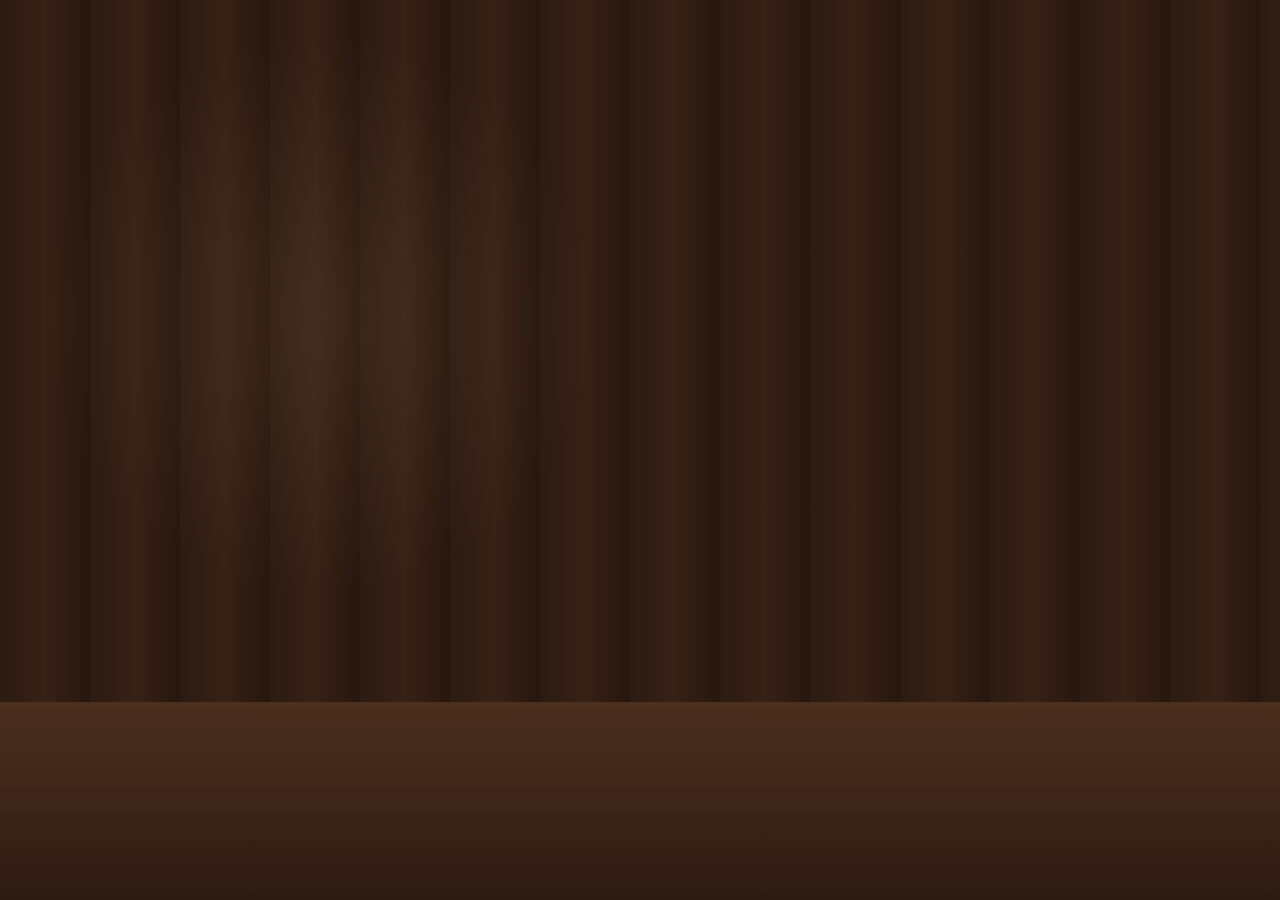
==== commit 3e63bd78: "theme style" ====
--- a/index.html
+++ b/index.html
@@ -1 +1,12 @@
-<!doctype html><html lang="ko"><head><meta charset="utf-8"><meta name="viewport" content="width=device-width,initial-scale=1"><title>DAMOLDA</title><meta name="description" content="DAMOLDA - 잊혀지기 전 새겨질 수 있도록."><link rel="stylesheet" href="style.css"></head><body data-page="home"><div class="app"></div><script src="data.js"></script><script src="app.js"></script></body></html>
+<!DOCTYPE html>
+<html lang="ko">
+<head>
+<meta charset="utf-8">
+<meta name="viewport" content="width=device-width, initial-scale=1">
+<link rel="stylesheet" href="style.css">
+<title>Damolda Background</title>
+</head>
+<body>
+<div class="gallery-bg"></div>
+</body>
+</html>
--- a/style.css
+++ b/style.css
@@ -1,553 +1,18 @@
-:root{--paper:#f8f1e8;--ink:#28231f;--muted:#786b5f;--line:rgba(40,35,31,.16);--gold:#9b6a3a;--soft:#ead9c5;--veil:rgba(248,241,232,.72)}
-*{box-sizing:border-box}html,body{margin:0;min-height:100%;background:var(--paper);color:var(--ink);font-family:Georgia,'Times New Roman','Noto Serif KR',serif}body{overflow-x:hidden}a{color:inherit;text-decoration:none}.app{min-height:100vh}.top{position:fixed;z-index:20;top:0;left:0;right:0;height:76px;display:grid;grid-template-columns:1fr auto 1fr;align-items:center;padding:0 42px;background:var(--veil);backdrop-filter:blur(16px);border-bottom:1px solid rgba(40,35,31,.08)}.brand{font-size:26px;letter-spacing:.32em;font-weight:600}.nav{display:flex;gap:34px;font:700 12px/1 Arial,sans-serif;letter-spacing:.2em;text-transform:uppercase}.right-tools{justify-self:end;display:flex;align-items:center;gap:16px}.search{width:230px;height:34px;border:1px solid var(--line);border-radius:99px;background:rgba(255,255,255,.28);padding:0 15px;font:12px Arial,sans-serif;letter-spacing:.08em;color:var(--ink);outline:none}.lang{font:700 12px Arial,sans-serif;letter-spacing:.14em;color:var(--muted)}.lang a.active{color:var(--ink)}.hero{min-height:100vh;position:relative;display:flex;align-items:center;padding:120px 9vw 70px;overflow:hidden}.hero-bg{position:absolute;inset:0;width:100%;height:100%;object-fit:cover;z-index:0}.hero:after{content:'';position:absolute;inset:0;background:linear-gradient(90deg,rgba(248,241,232,.82),rgba(248,241,232,.46) 43%,rgba(248,241,232,.08));z-index:1}.hero-copy{position:relative;z-index:2;max-width:680px}.hero h1{font-size:clamp(58px,7vw,108px);line-height:.92;margin:0 0 22px;font-weight:400;letter-spacing:-.05em}.hero p{font-size:clamp(25px,3vw,42px);margin:0 0 54px;color:var(--gold)}.linkline{display:inline-flex;align-items:center;gap:20px;padding-bottom:9px;border-bottom:1px solid var(--gold);font:700 13px Arial,sans-serif;letter-spacing:.24em;text-transform:uppercase;color:var(--gold)}.page{min-height:100vh;padding:118px 6vw 44px}.section-head{display:grid;grid-template-columns:1fr auto;align-items:end;margin-bottom:28px}.section-head h1{font-size:clamp(54px,7vw,96px);font-weight:400;margin:0;letter-spacing:-.04em}.section-head p{margin:0;color:var(--muted);font-size:18px}.theme-tabs{position:sticky;top:76px;z-index:10;display:flex;gap:12px;align-items:center;padding:14px 0 20px;background:linear-gradient(var(--paper) 78%,rgba(248,241,232,0));overflow-x:auto}.theme-tab{border:1px solid var(--line);border-radius:99px;padding:10px 18px;font:700 12px Arial,sans-serif;letter-spacing:.14em;text-transform:uppercase;color:var(--muted);white-space:nowrap}.theme-tab.active{color:var(--ink);border-color:rgba(40,35,31,.48);background:rgba(255,255,255,.36)}.stage{height:calc(100vh - 230px);min-height:500px;display:grid;grid-template-columns:58px 1fr 58px;align-items:center;gap:22px}.arrow{height:58px;border:1px solid var(--line);border-radius:50%;background:rgba(255,255,255,.28);font-size:24px;cursor:pointer}.theme-card,.object-card,.about-panel,.journal-card{height:100%;border:1px solid var(--line);border-radius:28px;background:linear-gradient(135deg,rgba(255,255,255,.44),rgba(234,217,197,.35));display:grid;grid-template-columns:1fr 1fr;overflow:hidden}.theme-visual,.object-visual{position:relative;min-height:100%;background:radial-gradient(circle at 38% 30%,rgba(255,255,255,.85),transparent 18%),linear-gradient(135deg,#d5b996,#f7eee2 42%,#9f7a56);}.theme-visual:after,.object-visual:after{content:'';position:absolute;inset:14%;border:1px solid rgba(255,255,255,.5);border-radius:34px;box-shadow:0 40px 90px rgba(40,35,31,.18);background:radial-gradient(circle at 40% 40%,rgba(255,255,255,.58),transparent 24%),linear-gradient(145deg,rgba(40,35,31,.2),rgba(255,255,255,.2));}.theme-copy,.object-copy{padding:7vh 5vw;display:flex;flex-direction:column;justify-content:center}.kicker{font:700 12px Arial,sans-serif;letter-spacing:.24em;text-transform:uppercase;color:var(--gold);margin-bottom:22px}.theme-copy h2,.object-copy h2{font-size:clamp(48px,6vw,88px);font-weight:400;margin:0 0 26px;letter-spacing:-.04em}.subthemes{font-size:22px;line-height:1.8;color:var(--muted);word-break:keep-all}.actions{margin-top:48px;display:flex;gap:22px;align-items:center}.soon{font:700 12px Arial,sans-serif;letter-spacing:.18em;text-transform:uppercase;color:var(--muted)}.object-grid{display:grid;grid-template-columns:repeat(3,1fr);gap:18px;margin-top:28px}.mini-object{border:1px solid var(--line);border-radius:20px;padding:34px 24px;min-height:170px;background:rgba(255,255,255,.26);display:flex;flex-direction:column;justify-content:space-between}.mini-object h3{margin:0;font-size:34px;font-weight:400}.mini-object span{font:700 11px Arial,sans-serif;letter-spacing:.18em;text-transform:uppercase;color:var(--gold)}.object-page{height:calc(100vh - 160px);min-height:560px;display:grid;grid-template-columns:1.12fr .88fr;gap:24px}.object-visual,.object-copy{border:1px solid var(--line);border-radius:28px;overflow:hidden}.detail-list{display:grid;gap:14px;max-width:420px}.sku{display:flex;justify-content:space-between;align-items:center;border-bottom:1px solid var(--line);padding:16px 0;font:14px Arial,sans-serif;letter-spacing:.08em}.about-panel{height:auto;min-height:calc(100vh - 190px);grid-template-columns:.8fr 1.2fr}.about-title{padding:7vh 5vw}.about-title h1{font-size:clamp(48px,6vw,90px);font-weight:400;line-height:1;margin:0}.about-text{padding:7vh 6vw;font-size:22px;line-height:1.75;color:#3b332c}.about-text p{margin:0 0 28px}.journal-grid{display:grid;grid-template-columns:repeat(3,1fr);gap:20px;margin-top:28px}.journal-card{height:360px;display:flex;flex-direction:column;justify-content:flex-end;padding:28px}.journal-card h2{font-size:32px;font-weight:400;margin:0 0 12px}.journal-card p{color:var(--muted);line-height:1.6}.search-panel{position:fixed;z-index:40;top:72px;right:42px;width:360px;max-height:60vh;overflow:auto;background:rgba(248,241,232,.96);border:1px solid var(--line);border-radius:18px;box-shadow:0 24px 80px rgba(40,35,31,.18);padding:12px;display:none}.search-panel.open{display:block}.result{display:block;padding:15px;border-radius:12px}.result:hover{background:rgba(255,255,255,.6)}.result b{display:block;font-size:18px;font-weight:400}.result small{font:11px Arial,sans-serif;letter-spacing:.14em;text-transform:uppercase;color:var(--muted)}
-@media(max-width:900px){.top{grid-template-columns:1fr auto;padding:0 22px}.nav{display:none}.right-tools{gap:9px}.search{width:150px}.page{padding:104px 22px 34px}.theme-card,.object-card,.about-panel,.object-page{grid-template-columns:1fr;height:auto}.theme-visual,.object-visual{min-height:310px}.stage{grid-template-columns:1fr;height:auto}.arrow{display:none}.object-grid,.journal-grid{grid-template-columns:1fr}.about-text{font-size:18px}.hero{padding:110px 24px 54px}.hero-bg{object-position:65% center}.hero h1{font-size:58px}.hero p{font-size:28px}.search-panel{right:16px;left:16px;width:auto}}
 
-
-/* v0.4: Themes page is fixed to one viewport. Navigation happens by arrows, not vertical scroll. */
-body[data-page="themes"]{
-  height:100vh;
-  overflow:hidden;
+html,body{margin:0;height:100%;overflow:hidden;}
+.gallery-bg{
+width:100vw;height:100vh;position:relative;
+background:
+linear-gradient(rgba(0,0,0,.08),rgba(0,0,0,.08)),
+radial-gradient(circle at 25% 35%, rgba(255,210,150,.08), transparent 25%),
+repeating-linear-gradient(90deg,#2f1d14 0px,#3a2418 45px,#2a180f 90px);
 }
-body[data-page="themes"] .app{
-  height:100vh;
-  overflow:hidden;
+.gallery-bg::after{
+content:'';position:absolute;left:0;right:0;bottom:0;height:22%;
+background:linear-gradient(to bottom,#4b2f1f,#2d1b12);
 }
-.theme-shell{
-  height:100vh;
-  min-height:0;
-  padding:92px 5vw 22px;
-  display:grid;
-  grid-template-rows:auto auto minmax(0,1fr);
-  overflow:hidden;
+.gallery-bg::before{
+content:'';position:absolute;left:8%;bottom:10%;
+width:42%;height:10%;border-radius:999px;
+background:linear-gradient(90deg,#6f4a30,#4a2d1e);
 }
-.theme-shell .section-head{
-  margin-bottom:10px;
-  align-items:center;
-}
-.theme-shell .section-head h1{
-  font-size:clamp(38px,5.2vw,72px);
-  line-height:.95;
-}
-.theme-shell .section-head p{
-  font-size:14px;
-  font-family:Arial,sans-serif;
-  letter-spacing:.14em;
-  text-transform:uppercase;
-}
-.theme-shell .theme-tabs{
-  position:static;
-  top:auto;
-  padding:0 0 14px;
-  background:transparent;
-  overflow-x:auto;
-  scrollbar-width:none;
-}
-.theme-shell .theme-tabs::-webkit-scrollbar{display:none;}
-.theme-shell .theme-tab{
-  padding:8px 15px;
-  font-size:11px;
-}
-.theme-shell .stage{
-  height:auto;
-  min-height:0;
-  grid-template-columns:52px minmax(0,1fr) 52px;
-  gap:16px;
-  align-items:stretch;
-}
-.theme-shell .arrow{
-  align-self:center;
-  width:52px;
-  height:52px;
-}
-.theme-shell .theme-card{
-  height:100%;
-  min-height:0;
-}
-.theme-shell .theme-visual,
-.theme-shell .theme-copy{
-  min-height:0;
-}
-.theme-shell .theme-copy{
-  padding:clamp(24px,4.5vh,48px) clamp(28px,4vw,58px);
-}
-.theme-shell .kicker{
-  margin-bottom:14px;
-  font-size:11px;
-}
-.theme-shell .theme-copy h2{
-  font-size:clamp(40px,5.8vw,78px);
-  margin-bottom:18px;
-}
-.theme-shell .subthemes{
-  font-size:clamp(17px,2.1vw,24px);
-  line-height:1.65;
-}
-.theme-shell .actions{
-  margin-top:28px;
-}
-
-@media(max-height:760px){
-  .theme-shell{padding-top:84px;padding-bottom:16px;}
-  .theme-shell .section-head h1{font-size:clamp(34px,4.8vw,58px);}
-  .theme-shell .theme-tabs{padding-bottom:10px;}
-  .theme-shell .theme-copy h2{font-size:clamp(36px,5vw,62px);}
-  .theme-shell .subthemes{font-size:18px;line-height:1.5;}
-  .theme-shell .actions{margin-top:20px;}
-}
-
-@media(max-width:900px){
-  body[data-page="themes"]{overflow:auto;}
-  body[data-page="themes"] .app{height:auto;overflow:visible;}
-  .theme-shell{height:auto;min-height:100vh;display:block;overflow:visible;padding:104px 22px 34px;}
-  .theme-shell .stage{display:grid;grid-template-columns:1fr;height:auto;}
-}
-
-/* v0.5: Resize the themes viewport instead of merely hiding overflow. */
-body[data-page="themes"] .theme-shell{
-  padding:86px 5vw 18px;
-  grid-template-rows:auto auto minmax(0,1fr);
-}
-.theme-shell .section-head{
-  margin-bottom:8px;
-}
-.theme-shell .section-head h1{
-  font-size:clamp(30px,4.2vw,58px);
-  line-height:.98;
-  letter-spacing:-.035em;
-}
-.theme-shell .section-head p{
-  font-size:13px;
-}
-.theme-shell .theme-tabs{
-  padding:0 0 12px;
-}
-.theme-shell .theme-tab{
-  padding:7px 14px;
-  font-size:10.5px;
-}
-.theme-shell .stage{
-  grid-template-columns:50px minmax(0,1fr) 50px;
-  gap:14px;
-}
-.theme-shell .arrow{
-  width:50px;
-  height:50px;
-  font-size:21px;
-}
-.theme-shell .theme-card{
-  border-radius:26px;
-}
-.theme-shell .theme-copy{
-  padding:clamp(20px,3.8vh,42px) clamp(26px,3.7vw,52px);
-}
-.theme-shell .kicker{
-  margin-bottom:12px;
-  font-size:10.5px;
-}
-.theme-shell .theme-copy h2{
-  font-size:clamp(34px,4.8vw,64px);
-  line-height:1;
-  margin-bottom:14px;
-}
-.theme-shell .subthemes{
-  font-size:clamp(15px,1.55vw,20px);
-  line-height:1.55;
-}
-.theme-shell .actions{
-  margin-top:22px;
-}
-.theme-shell .linkline{
-  font-size:11.5px;
-  padding-bottom:7px;
-}
-
-@media(max-height:820px){
-  body[data-page="themes"] .theme-shell{padding-top:82px;padding-bottom:14px;}
-  .theme-shell .section-head h1{font-size:clamp(28px,3.8vw,50px);}
-  .theme-shell .theme-tabs{padding-bottom:9px;}
-  .theme-shell .theme-copy{padding-top:20px;padding-bottom:20px;}
-  .theme-shell .theme-copy h2{font-size:clamp(32px,4.2vw,56px);}
-  .theme-shell .subthemes{font-size:clamp(14px,1.45vw,18px);line-height:1.48;}
-  .theme-shell .actions{margin-top:18px;}
-}
-
-/* v0.6: Journal page also fits one desktop viewport by resizing content, not clipping it. */
-body[data-page="journal"]{
-  height:100vh;
-  overflow:hidden;
-}
-body[data-page="journal"] .app{
-  height:100vh;
-  overflow:hidden;
-}
-.journal-shell{
-  height:100vh;
-  min-height:0;
-  padding:92px 6vw 24px;
-  display:grid;
-  grid-template-rows:auto minmax(0,1fr);
-  overflow:hidden;
-}
-.journal-shell .section-head{
-  margin-bottom:20px;
-  align-items:center;
-}
-.journal-shell .section-head h1{
-  font-size:clamp(36px,5vw,68px);
-  line-height:1;
-}
-.journal-shell .section-head p{
-  font-size:13px;
-  font-family:Arial,sans-serif;
-  letter-spacing:.14em;
-  text-transform:uppercase;
-}
-.journal-shell .journal-grid{
-  margin-top:0;
-  min-height:0;
-  display:grid;
-  grid-template-columns:repeat(4,minmax(0,1fr));
-  gap:16px;
-  align-items:stretch;
-}
-.journal-shell .journal-card{
-  height:auto;
-  min-height:0;
-  padding:24px;
-  border-radius:24px;
-}
-.journal-shell .journal-card .kicker{
-  font-size:10.5px;
-  margin-bottom:12px;
-}
-.journal-shell .journal-card h2{
-  font-size:clamp(24px,2.3vw,32px);
-  line-height:1.12;
-  margin-bottom:10px;
-  word-break:keep-all;
-}
-.journal-shell .journal-card p{
-  font-size:clamp(13px,1.1vw,16px);
-  line-height:1.55;
-  margin:0;
-  word-break:keep-all;
-}
-
-@media(max-height:760px){
-  .journal-shell{padding-top:84px;padding-bottom:18px;}
-  .journal-shell .section-head{margin-bottom:14px;}
-  .journal-shell .section-head h1{font-size:clamp(32px,4.4vw,56px);}
-  .journal-shell .journal-card{padding:20px;}
-  .journal-shell .journal-card h2{font-size:clamp(22px,2vw,28px);}
-  .journal-shell .journal-card p{font-size:13px;line-height:1.45;}
-}
-
-@media(max-width:1100px){
-  .journal-shell .journal-grid{grid-template-columns:repeat(2,minmax(0,1fr));}
-}
-
-@media(max-width:900px){
-  body[data-page="journal"]{height:auto;overflow:auto;}
-  body[data-page="journal"] .app{height:auto;overflow:visible;}
-  .journal-shell{height:auto;min-height:100vh;display:block;overflow:visible;padding:104px 22px 34px;}
-  .journal-shell .journal-grid{grid-template-columns:1fr;gap:18px;}
-  .journal-shell .journal-card{min-height:220px;}
-}
-
-
-/* v0.7: Unify page title scale across Themes, Journal, and About. */
-.page-title,
-.theme-shell .section-head h1.page-title,
-.journal-shell .section-head h1.page-title,
-.about-shell .section-head h1.page-title{
-  font-size:clamp(30px,4.2vw,58px);
-  line-height:.98;
-  font-weight:400;
-  letter-spacing:-.035em;
-}
-.journal-shell .section-head,
-.about-shell .section-head{
-  margin-bottom:16px;
-  align-items:center;
-}
-.journal-shell .section-head p,
-.about-shell .section-head p{
-  font-size:13px;
-  font-family:Arial,sans-serif;
-  letter-spacing:.14em;
-  text-transform:uppercase;
-}
-.about-shell{
-  padding-top:92px;
-}
-.about-shell .about-panel{
-  min-height:calc(100vh - 190px);
-}
-.about-shell .about-title h1{
-  font-size:clamp(34px,4.8vw,64px);
-  line-height:1.04;
-  letter-spacing:-.04em;
-}
-@media(max-height:760px){
-  .page-title,
-  .theme-shell .section-head h1.page-title,
-  .journal-shell .section-head h1.page-title,
-  .about-shell .section-head h1.page-title{
-    font-size:clamp(28px,3.8vw,50px);
-  }
-  .about-shell{padding-top:84px;}
-  .about-shell .about-title h1{font-size:clamp(30px,4.2vw,54px);}
-}
-@media(max-width:900px){
-  .about-shell{padding:104px 22px 34px;}
-}
-
-
-/* v0.8: DAMOLDA header brand + softer page-blended navigation */
-:root{
-  --rose-petal:#d8b6ad;
-  --rose-ink:#9a5e55;
-  --rose-deep:#8f554d;
-}
-.top{
-  background:linear-gradient(180deg,rgba(248,241,232,.38),rgba(248,241,232,.22));
-  backdrop-filter:blur(10px);
-  border-bottom:1px solid rgba(40,35,31,.045);
-}
-.brand{
-  display:inline-flex;
-  align-items:center;
-  gap:12px;
-  min-width:max-content;
-  font-family:Arial,sans-serif;
-  color:var(--ink);
-  letter-spacing:0;
-}
-.brand-mark{
-  height:46px;
-  width:auto;
-  display:block;
-}
-.brand-en{
-  font-size:21px;
-  line-height:1;
-  font-weight:700;
-  letter-spacing:.28em;
-}
-.brand-divider{
-  font-size:18px;
-  line-height:1;
-  color:rgba(40,35,31,.55);
-  margin-left:2px;
-}
-.brand-ko{
-  font-size:16px;
-  line-height:1;
-  font-weight:700;
-  letter-spacing:.04em;
-}
-.nav{
-  gap:0;
-  font-family:Georgia,'Times New Roman','Noto Serif KR',serif;
-  font-size:15px;
-  font-weight:500;
-  font-style:italic;
-  letter-spacing:.08em;
-  text-transform:none;
-  color:var(--rose-deep);
-}
-.nav a{
-  color:var(--rose-deep);
-}
-.nav a + a::before{
-  content:' / ';
-  display:inline-block;
-  margin:0 28px;
-  color:var(--gold);
-  font-style:italic;
-}
-.lang{
-  font-family:Georgia,'Times New Roman','Noto Serif KR',serif;
-  font-size:14px;
-  font-weight:500;
-  font-style:italic;
-  letter-spacing:.06em;
-  color:var(--rose-deep);
-}
-.lang a,
-.lang a.active{
-  color:var(--rose-deep);
-}
-.search{
-  border-color:rgba(154,94,85,.28);
-  background:rgba(248,241,232,.18);
-  color:var(--rose-deep);
-}
-.search::placeholder{color:rgba(143,85,77,.62);}
-
-/* v0.8: Themes page rose-petal background, less pale than the base paper */
-body[data-page="themes"]{
-  background:var(--rose-petal);
-}
-body[data-page="themes"] .theme-shell{
-  background:linear-gradient(135deg,#d8b6ad 0%,#e3c8bf 42%,#cfa69d 100%);
-}
-body[data-page="themes"] .theme-tabs{
-  color:#7d4f49;
-}
-body[data-page="themes"] .theme-tab{
-  border-color:rgba(80,45,40,.18);
-  background:rgba(255,255,255,.12);
-  color:#7d4f49;
-}
-body[data-page="themes"] .theme-tab.active{
-  color:#3d2d29;
-  border-color:rgba(80,45,40,.42);
-  background:rgba(255,255,255,.24);
-}
-body[data-page="themes"] .theme-card{
-  background:linear-gradient(135deg,rgba(255,255,255,.30),rgba(188,125,116,.24));
-  border-color:rgba(80,45,40,.16);
-}
-body[data-page="themes"] .arrow{
-  background:rgba(255,255,255,.16);
-  border-color:rgba(80,45,40,.18);
-}
-body[data-page="themes"] .top{
-  background:linear-gradient(180deg,rgba(216,182,173,.42),rgba(216,182,173,.18));
-}
-
-@media(max-width:900px){
-  .brand{gap:9px;}
-  .brand-mark{height:38px;}
-  .brand-en{font-size:16px;letter-spacing:.22em;}
-  .brand-ko,.brand-divider{font-size:14px;}
-  .nav a + a::before{margin:0 18px;}
-}
-
-
-/* DAMOLDA warm apricot correction */
-.site-header,
-.topbar,
-.header {
-  border-bottom: 0 !important;
-  box-shadow: none !important;
-  background: rgba(244, 229, 211, 0.48) !important;
-}
-
-.theme-section,
-.themes-section,
-.theme-page,
-.themes-page,
-#themes,
-[data-page="themes"],
-body.theme,
-body.themes {
-  background: linear-gradient(180deg, #f6eadc 0%, #f2dfcc 100%) !important;
-}
-
-.theme-card,
-.themes-card {
-  background: rgba(255, 248, 240, 0.72) !important;
-}
-
-
-/* Theme page matches Journal/About */
-.theme-section,
-.themes-section,
-.theme-page,
-.themes-page,
-#themes,
-[data-page="themes"],
-body.theme,
-body.themes{
-  background: #f4ede3 !important;
-}
-
-.brand img,
-.brand-logo,
-.logo img{
-  height: 56px !important;
-  width: auto !important;
-  background: transparent !important;
-}
-
-
-/* Theme page = Journal/About */
-.theme-page,
-.themes-page,
-.theme-section,
-.themes-section,
-[data-page="themes"],
-body.theme,
-body.themes{
-    background:#f4ede3 !important;
-    background-image:none !important;
-}
-
-.theme-card,
-.themes-card{
-    background:rgba(255,255,255,0.45) !important;
-}
-
-.theme-page *,
-.themes-page *{
-    border-color:rgba(0,0,0,0.08) !important;
-}
-
-
-/* Correct handwritten DAMOLDA wordmark */
-.brand {
-  display: inline-flex !important;
-  align-items: center !important;
-  gap: 0 !important;
-  min-width: 0 !important;
-  text-decoration: none !important;
-}
-
-.brand-handwordmark,
-.brand img,
-.logo img {
-  height: 54px !important;
-  width: auto !important;
-  display: block !important;
-  object-fit: contain !important;
-  background: transparent !important;
-  border: 0 !important;
-  box-shadow: none !important;
-}
-
-.site-header,
-.topbar,
-.header {
-  border-bottom: 0 !important;
-  box-shadow: none !important;
-}
-
-/* final fix: use transparent handwritten logo and keep navigation visible */
-.top{
-  height:76px !important;
-  display:grid !important;
-  grid-template-columns:minmax(180px,1fr) auto minmax(260px,1fr) !important;
-  align-items:center !important;
-  background:rgba(248,241,232,.34) !important;
-  border-bottom:0 !important;
-  box-shadow:none !important;
-}
-.brand{justify-self:start !important; display:inline-flex !important; align-items:center !important; min-width:0 !important;}
-.brand-handwordmark{height:58px !important; width:auto !important; display:block !important; object-fit:contain !important; background:transparent !important;}
-.nav{display:flex !important; justify-self:center !important; align-items:center !important; gap:0 !important; white-space:nowrap !important;}
-.right-tools{justify-self:end !important;}
-body[data-page="themes"],
-body[data-page="journal"],
-body[data-page="about"]{background:#f4ede3 !important;}
-body[data-page="themes"] .theme-shell{background:#f4ede3 !important; background-image:none !important;}
-body[data-page="themes"] .top{background:rgba(248,241,232,.34) !important;}
-body[data-page="themes"] .theme-card,
-body[data-page="journal"] .journal-card,
-body[data-page="about"] .about-panel{background:rgba(255,255,255,.42) !important;}
-@media(max-width:900px){
-  .top{grid-template-columns:1fr auto !important; padding:0 20px !important;}
-  .brand-handwordmark{height:48px !important;}
-  .nav{display:none !important;}
-}
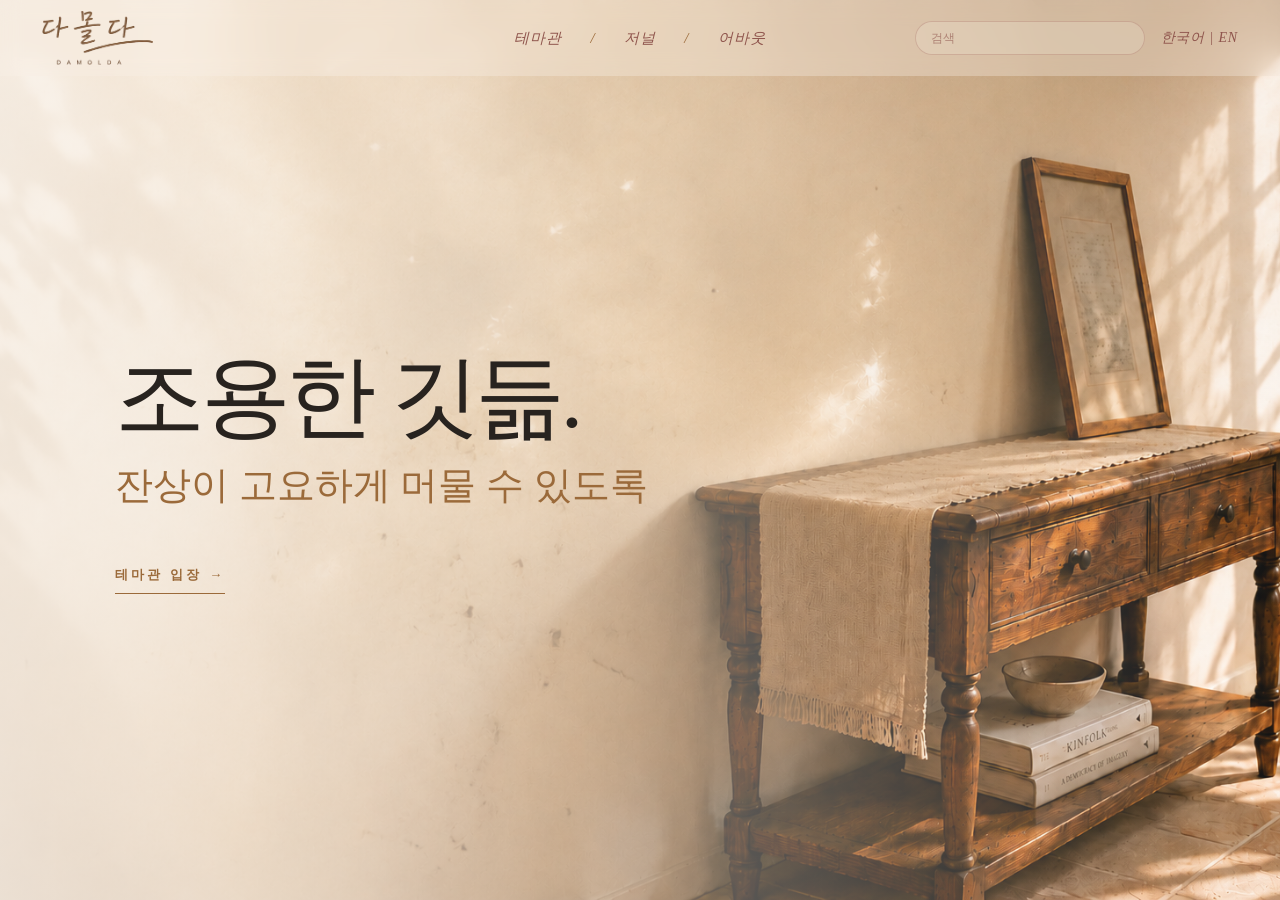
==== commit 4ed1ca83: "theme again" ====
--- a/index.html
+++ b/index.html
@@ -1,12 +1 @@
-<!DOCTYPE html>
-<html lang="ko">
-<head>
-<meta charset="utf-8">
-<meta name="viewport" content="width=device-width, initial-scale=1">
-<link rel="stylesheet" href="style.css">
-<title>Damolda Background</title>
-</head>
-<body>
-<div class="gallery-bg"></div>
-</body>
-</html>+<!doctype html><html lang="ko"><head><meta charset="utf-8"><meta name="viewport" content="width=device-width,initial-scale=1"><title>DAMOLDA</title><meta name="description" content="DAMOLDA - 잊혀지기 전 새겨질 수 있도록."><link rel="stylesheet" href="style.css"></head><body data-page="home"><div class="app"></div><script src="data.js"></script><script src="app.js"></script></body></html>
--- a/style.css
+++ b/style.css
@@ -1,18 +1,805 @@
-
-html,body{margin:0;height:100%;overflow:hidden;}
-.gallery-bg{
-width:100vw;height:100vh;position:relative;
-background:
-linear-gradient(rgba(0,0,0,.08),rgba(0,0,0,.08)),
-radial-gradient(circle at 25% 35%, rgba(255,210,150,.08), transparent 25%),
-repeating-linear-gradient(90deg,#2f1d14 0px,#3a2418 45px,#2a180f 90px);
-}
-.gallery-bg::after{
-content:'';position:absolute;left:0;right:0;bottom:0;height:22%;
-background:linear-gradient(to bottom,#4b2f1f,#2d1b12);
-}
-.gallery-bg::before{
-content:'';position:absolute;left:8%;bottom:10%;
-width:42%;height:10%;border-radius:999px;
-background:linear-gradient(90deg,#6f4a30,#4a2d1e);
-}
+:root{--paper:#f8f1e8;--ink:#28231f;--muted:#786b5f;--line:rgba(40,35,31,.16);--gold:#9b6a3a;--soft:#ead9c5;--veil:rgba(248,241,232,.72)}
+*{box-sizing:border-box}html,body{margin:0;min-height:100%;background:var(--paper);color:var(--ink);font-family:Georgia,'Times New Roman','Noto Serif KR',serif}body{overflow-x:hidden}a{color:inherit;text-decoration:none}.app{min-height:100vh}.top{position:fixed;z-index:20;top:0;left:0;right:0;height:76px;display:grid;grid-template-columns:1fr auto 1fr;align-items:center;padding:0 42px;background:var(--veil);backdrop-filter:blur(16px);border-bottom:1px solid rgba(40,35,31,.08)}.brand{font-size:26px;letter-spacing:.32em;font-weight:600}.nav{display:flex;gap:34px;font:700 12px/1 Arial,sans-serif;letter-spacing:.2em;text-transform:uppercase}.right-tools{justify-self:end;display:flex;align-items:center;gap:16px}.search{width:230px;height:34px;border:1px solid var(--line);border-radius:99px;background:rgba(255,255,255,.28);padding:0 15px;font:12px Arial,sans-serif;letter-spacing:.08em;color:var(--ink);outline:none}.lang{font:700 12px Arial,sans-serif;letter-spacing:.14em;color:var(--muted)}.lang a.active{color:var(--ink)}.hero{min-height:100vh;position:relative;display:flex;align-items:center;padding:120px 9vw 70px;overflow:hidden}.hero-bg{position:absolute;inset:0;width:100%;height:100%;object-fit:cover;z-index:0}.hero:after{content:'';position:absolute;inset:0;background:linear-gradient(90deg,rgba(248,241,232,.82),rgba(248,241,232,.46) 43%,rgba(248,241,232,.08));z-index:1}.hero-copy{position:relative;z-index:2;max-width:680px}.hero h1{font-size:clamp(58px,7vw,108px);line-height:.92;margin:0 0 22px;font-weight:400;letter-spacing:-.05em}.hero p{font-size:clamp(25px,3vw,42px);margin:0 0 54px;color:var(--gold)}.linkline{display:inline-flex;align-items:center;gap:20px;padding-bottom:9px;border-bottom:1px solid var(--gold);font:700 13px Arial,sans-serif;letter-spacing:.24em;text-transform:uppercase;color:var(--gold)}.page{min-height:100vh;padding:118px 6vw 44px}.section-head{display:grid;grid-template-columns:1fr auto;align-items:end;margin-bottom:28px}.section-head h1{font-size:clamp(54px,7vw,96px);font-weight:400;margin:0;letter-spacing:-.04em}.section-head p{margin:0;color:var(--muted);font-size:18px}.theme-tabs{position:sticky;top:76px;z-index:10;display:flex;gap:12px;align-items:center;padding:14px 0 20px;background:linear-gradient(var(--paper) 78%,rgba(248,241,232,0));overflow-x:auto}.theme-tab{border:1px solid var(--line);border-radius:99px;padding:10px 18px;font:700 12px Arial,sans-serif;letter-spacing:.14em;text-transform:uppercase;color:var(--muted);white-space:nowrap}.theme-tab.active{color:var(--ink);border-color:rgba(40,35,31,.48);background:rgba(255,255,255,.36)}.stage{height:calc(100vh - 230px);min-height:500px;display:grid;grid-template-columns:58px 1fr 58px;align-items:center;gap:22px}.arrow{height:58px;border:1px solid var(--line);border-radius:50%;background:rgba(255,255,255,.28);font-size:24px;cursor:pointer}.theme-card,.object-card,.about-panel,.journal-card{height:100%;border:1px solid var(--line);border-radius:28px;background:linear-gradient(135deg,rgba(255,255,255,.44),rgba(234,217,197,.35));display:grid;grid-template-columns:1fr 1fr;overflow:hidden}.theme-visual,.object-visual{position:relative;min-height:100%;background:radial-gradient(circle at 38% 30%,rgba(255,255,255,.85),transparent 18%),linear-gradient(135deg,#d5b996,#f7eee2 42%,#9f7a56);}.theme-visual:after,.object-visual:after{content:'';position:absolute;inset:14%;border:1px solid rgba(255,255,255,.5);border-radius:34px;box-shadow:0 40px 90px rgba(40,35,31,.18);background:radial-gradient(circle at 40% 40%,rgba(255,255,255,.58),transparent 24%),linear-gradient(145deg,rgba(40,35,31,.2),rgba(255,255,255,.2));}.theme-copy,.object-copy{padding:7vh 5vw;display:flex;flex-direction:column;justify-content:center}.kicker{font:700 12px Arial,sans-serif;letter-spacing:.24em;text-transform:uppercase;color:var(--gold);margin-bottom:22px}.theme-copy h2,.object-copy h2{font-size:clamp(48px,6vw,88px);font-weight:400;margin:0 0 26px;letter-spacing:-.04em}.subthemes{font-size:22px;line-height:1.8;color:var(--muted);word-break:keep-all}.actions{margin-top:48px;display:flex;gap:22px;align-items:center}.soon{font:700 12px Arial,sans-serif;letter-spacing:.18em;text-transform:uppercase;color:var(--muted)}.object-grid{display:grid;grid-template-columns:repeat(3,1fr);gap:18px;margin-top:28px}.mini-object{border:1px solid var(--line);border-radius:20px;padding:34px 24px;min-height:170px;background:rgba(255,255,255,.26);display:flex;flex-direction:column;justify-content:space-between}.mini-object h3{margin:0;font-size:34px;font-weight:400}.mini-object span{font:700 11px Arial,sans-serif;letter-spacing:.18em;text-transform:uppercase;color:var(--gold)}.object-page{height:calc(100vh - 160px);min-height:560px;display:grid;grid-template-columns:1.12fr .88fr;gap:24px}.object-visual,.object-copy{border:1px solid var(--line);border-radius:28px;overflow:hidden}.detail-list{display:grid;gap:14px;max-width:420px}.sku{display:flex;justify-content:space-between;align-items:center;border-bottom:1px solid var(--line);padding:16px 0;font:14px Arial,sans-serif;letter-spacing:.08em}.about-panel{height:auto;min-height:calc(100vh - 190px);grid-template-columns:.8fr 1.2fr}.about-title{padding:7vh 5vw}.about-title h1{font-size:clamp(48px,6vw,90px);font-weight:400;line-height:1;margin:0}.about-text{padding:7vh 6vw;font-size:22px;line-height:1.75;color:#3b332c}.about-text p{margin:0 0 28px}.journal-grid{display:grid;grid-template-columns:repeat(3,1fr);gap:20px;margin-top:28px}.journal-card{height:360px;display:flex;flex-direction:column;justify-content:flex-end;padding:28px}.journal-card h2{font-size:32px;font-weight:400;margin:0 0 12px}.journal-card p{color:var(--muted);line-height:1.6}.search-panel{position:fixed;z-index:40;top:72px;right:42px;width:360px;max-height:60vh;overflow:auto;background:rgba(248,241,232,.96);border:1px solid var(--line);border-radius:18px;box-shadow:0 24px 80px rgba(40,35,31,.18);padding:12px;display:none}.search-panel.open{display:block}.result{display:block;padding:15px;border-radius:12px}.result:hover{background:rgba(255,255,255,.6)}.result b{display:block;font-size:18px;font-weight:400}.result small{font:11px Arial,sans-serif;letter-spacing:.14em;text-transform:uppercase;color:var(--muted)}
+@media(max-width:900px){.top{grid-template-columns:1fr auto;padding:0 22px}.nav{display:none}.right-tools{gap:9px}.search{width:150px}.page{padding:104px 22px 34px}.theme-card,.object-card,.about-panel,.object-page{grid-template-columns:1fr;height:auto}.theme-visual,.object-visual{min-height:310px}.stage{grid-template-columns:1fr;height:auto}.arrow{display:none}.object-grid,.journal-grid{grid-template-columns:1fr}.about-text{font-size:18px}.hero{padding:110px 24px 54px}.hero-bg{object-position:65% center}.hero h1{font-size:58px}.hero p{font-size:28px}.search-panel{right:16px;left:16px;width:auto}}
+
+
+/* v0.4: Themes page is fixed to one viewport. Navigation happens by arrows, not vertical scroll. */
+body[data-page="themes"]{
+  height:100vh;
+  overflow:hidden;
+}
+body[data-page="themes"] .app{
+  height:100vh;
+  overflow:hidden;
+}
+.theme-shell{
+  height:100vh;
+  min-height:0;
+  padding:92px 5vw 22px;
+  display:grid;
+  grid-template-rows:auto auto minmax(0,1fr);
+  overflow:hidden;
+}
+.theme-shell .section-head{
+  margin-bottom:10px;
+  align-items:center;
+}
+.theme-shell .section-head h1{
+  font-size:clamp(38px,5.2vw,72px);
+  line-height:.95;
+}
+.theme-shell .section-head p{
+  font-size:14px;
+  font-family:Arial,sans-serif;
+  letter-spacing:.14em;
+  text-transform:uppercase;
+}
+.theme-shell .theme-tabs{
+  position:static;
+  top:auto;
+  padding:0 0 14px;
+  background:transparent;
+  overflow-x:auto;
+  scrollbar-width:none;
+}
+.theme-shell .theme-tabs::-webkit-scrollbar{display:none;}
+.theme-shell .theme-tab{
+  padding:8px 15px;
+  font-size:11px;
+}
+.theme-shell .stage{
+  height:auto;
+  min-height:0;
+  grid-template-columns:52px minmax(0,1fr) 52px;
+  gap:16px;
+  align-items:stretch;
+}
+.theme-shell .arrow{
+  align-self:center;
+  width:52px;
+  height:52px;
+}
+.theme-shell .theme-card{
+  height:100%;
+  min-height:0;
+}
+.theme-shell .theme-visual,
+.theme-shell .theme-copy{
+  min-height:0;
+}
+.theme-shell .theme-copy{
+  padding:clamp(24px,4.5vh,48px) clamp(28px,4vw,58px);
+}
+.theme-shell .kicker{
+  margin-bottom:14px;
+  font-size:11px;
+}
+.theme-shell .theme-copy h2{
+  font-size:clamp(40px,5.8vw,78px);
+  margin-bottom:18px;
+}
+.theme-shell .subthemes{
+  font-size:clamp(17px,2.1vw,24px);
+  line-height:1.65;
+}
+.theme-shell .actions{
+  margin-top:28px;
+}
+
+@media(max-height:760px){
+  .theme-shell{padding-top:84px;padding-bottom:16px;}
+  .theme-shell .section-head h1{font-size:clamp(34px,4.8vw,58px);}
+  .theme-shell .theme-tabs{padding-bottom:10px;}
+  .theme-shell .theme-copy h2{font-size:clamp(36px,5vw,62px);}
+  .theme-shell .subthemes{font-size:18px;line-height:1.5;}
+  .theme-shell .actions{margin-top:20px;}
+}
+
+@media(max-width:900px){
+  body[data-page="themes"]{overflow:auto;}
+  body[data-page="themes"] .app{height:auto;overflow:visible;}
+  .theme-shell{height:auto;min-height:100vh;display:block;overflow:visible;padding:104px 22px 34px;}
+  .theme-shell .stage{display:grid;grid-template-columns:1fr;height:auto;}
+}
+
+/* v0.5: Resize the themes viewport instead of merely hiding overflow. */
+body[data-page="themes"] .theme-shell{
+  padding:86px 5vw 18px;
+  grid-template-rows:auto auto minmax(0,1fr);
+}
+.theme-shell .section-head{
+  margin-bottom:8px;
+}
+.theme-shell .section-head h1{
+  font-size:clamp(30px,4.2vw,58px);
+  line-height:.98;
+  letter-spacing:-.035em;
+}
+.theme-shell .section-head p{
+  font-size:13px;
+}
+.theme-shell .theme-tabs{
+  padding:0 0 12px;
+}
+.theme-shell .theme-tab{
+  padding:7px 14px;
+  font-size:10.5px;
+}
+.theme-shell .stage{
+  grid-template-columns:50px minmax(0,1fr) 50px;
+  gap:14px;
+}
+.theme-shell .arrow{
+  width:50px;
+  height:50px;
+  font-size:21px;
+}
+.theme-shell .theme-card{
+  border-radius:26px;
+}
+.theme-shell .theme-copy{
+  padding:clamp(20px,3.8vh,42px) clamp(26px,3.7vw,52px);
+}
+.theme-shell .kicker{
+  margin-bottom:12px;
+  font-size:10.5px;
+}
+.theme-shell .theme-copy h2{
+  font-size:clamp(34px,4.8vw,64px);
+  line-height:1;
+  margin-bottom:14px;
+}
+.theme-shell .subthemes{
+  font-size:clamp(15px,1.55vw,20px);
+  line-height:1.55;
+}
+.theme-shell .actions{
+  margin-top:22px;
+}
+.theme-shell .linkline{
+  font-size:11.5px;
+  padding-bottom:7px;
+}
+
+@media(max-height:820px){
+  body[data-page="themes"] .theme-shell{padding-top:82px;padding-bottom:14px;}
+  .theme-shell .section-head h1{font-size:clamp(28px,3.8vw,50px);}
+  .theme-shell .theme-tabs{padding-bottom:9px;}
+  .theme-shell .theme-copy{padding-top:20px;padding-bottom:20px;}
+  .theme-shell .theme-copy h2{font-size:clamp(32px,4.2vw,56px);}
+  .theme-shell .subthemes{font-size:clamp(14px,1.45vw,18px);line-height:1.48;}
+  .theme-shell .actions{margin-top:18px;}
+}
+
+/* v0.6: Journal page also fits one desktop viewport by resizing content, not clipping it. */
+body[data-page="journal"]{
+  height:100vh;
+  overflow:hidden;
+}
+body[data-page="journal"] .app{
+  height:100vh;
+  overflow:hidden;
+}
+.journal-shell{
+  height:100vh;
+  min-height:0;
+  padding:92px 6vw 24px;
+  display:grid;
+  grid-template-rows:auto minmax(0,1fr);
+  overflow:hidden;
+}
+.journal-shell .section-head{
+  margin-bottom:20px;
+  align-items:center;
+}
+.journal-shell .section-head h1{
+  font-size:clamp(36px,5vw,68px);
+  line-height:1;
+}
+.journal-shell .section-head p{
+  font-size:13px;
+  font-family:Arial,sans-serif;
+  letter-spacing:.14em;
+  text-transform:uppercase;
+}
+.journal-shell .journal-grid{
+  margin-top:0;
+  min-height:0;
+  display:grid;
+  grid-template-columns:repeat(4,minmax(0,1fr));
+  gap:16px;
+  align-items:stretch;
+}
+.journal-shell .journal-card{
+  height:auto;
+  min-height:0;
+  padding:24px;
+  border-radius:24px;
+}
+.journal-shell .journal-card .kicker{
+  font-size:10.5px;
+  margin-bottom:12px;
+}
+.journal-shell .journal-card h2{
+  font-size:clamp(24px,2.3vw,32px);
+  line-height:1.12;
+  margin-bottom:10px;
+  word-break:keep-all;
+}
+.journal-shell .journal-card p{
+  font-size:clamp(13px,1.1vw,16px);
+  line-height:1.55;
+  margin:0;
+  word-break:keep-all;
+}
+
+@media(max-height:760px){
+  .journal-shell{padding-top:84px;padding-bottom:18px;}
+  .journal-shell .section-head{margin-bottom:14px;}
+  .journal-shell .section-head h1{font-size:clamp(32px,4.4vw,56px);}
+  .journal-shell .journal-card{padding:20px;}
+  .journal-shell .journal-card h2{font-size:clamp(22px,2vw,28px);}
+  .journal-shell .journal-card p{font-size:13px;line-height:1.45;}
+}
+
+@media(max-width:1100px){
+  .journal-shell .journal-grid{grid-template-columns:repeat(2,minmax(0,1fr));}
+}
+
+@media(max-width:900px){
+  body[data-page="journal"]{height:auto;overflow:auto;}
+  body[data-page="journal"] .app{height:auto;overflow:visible;}
+  .journal-shell{height:auto;min-height:100vh;display:block;overflow:visible;padding:104px 22px 34px;}
+  .journal-shell .journal-grid{grid-template-columns:1fr;gap:18px;}
+  .journal-shell .journal-card{min-height:220px;}
+}
+
+
+/* v0.7: Unify page title scale across Themes, Journal, and About. */
+.page-title,
+.theme-shell .section-head h1.page-title,
+.journal-shell .section-head h1.page-title,
+.about-shell .section-head h1.page-title{
+  font-size:clamp(30px,4.2vw,58px);
+  line-height:.98;
+  font-weight:400;
+  letter-spacing:-.035em;
+}
+.journal-shell .section-head,
+.about-shell .section-head{
+  margin-bottom:16px;
+  align-items:center;
+}
+.journal-shell .section-head p,
+.about-shell .section-head p{
+  font-size:13px;
+  font-family:Arial,sans-serif;
+  letter-spacing:.14em;
+  text-transform:uppercase;
+}
+.about-shell{
+  padding-top:92px;
+}
+.about-shell .about-panel{
+  min-height:calc(100vh - 190px);
+}
+.about-shell .about-title h1{
+  font-size:clamp(34px,4.8vw,64px);
+  line-height:1.04;
+  letter-spacing:-.04em;
+}
+@media(max-height:760px){
+  .page-title,
+  .theme-shell .section-head h1.page-title,
+  .journal-shell .section-head h1.page-title,
+  .about-shell .section-head h1.page-title{
+    font-size:clamp(28px,3.8vw,50px);
+  }
+  .about-shell{padding-top:84px;}
+  .about-shell .about-title h1{font-size:clamp(30px,4.2vw,54px);}
+}
+@media(max-width:900px){
+  .about-shell{padding:104px 22px 34px;}
+}
+
+
+/* v0.8: DAMOLDA header brand + softer page-blended navigation */
+:root{
+  --rose-petal:#d8b6ad;
+  --rose-ink:#9a5e55;
+  --rose-deep:#8f554d;
+}
+.top{
+  background:linear-gradient(180deg,rgba(248,241,232,.38),rgba(248,241,232,.22));
+  backdrop-filter:blur(10px);
+  border-bottom:1px solid rgba(40,35,31,.045);
+}
+.brand{
+  display:inline-flex;
+  align-items:center;
+  gap:12px;
+  min-width:max-content;
+  font-family:Arial,sans-serif;
+  color:var(--ink);
+  letter-spacing:0;
+}
+.brand-mark{
+  height:46px;
+  width:auto;
+  display:block;
+}
+.brand-en{
+  font-size:21px;
+  line-height:1;
+  font-weight:700;
+  letter-spacing:.28em;
+}
+.brand-divider{
+  font-size:18px;
+  line-height:1;
+  color:rgba(40,35,31,.55);
+  margin-left:2px;
+}
+.brand-ko{
+  font-size:16px;
+  line-height:1;
+  font-weight:700;
+  letter-spacing:.04em;
+}
+.nav{
+  gap:0;
+  font-family:Georgia,'Times New Roman','Noto Serif KR',serif;
+  font-size:15px;
+  font-weight:500;
+  font-style:italic;
+  letter-spacing:.08em;
+  text-transform:none;
+  color:var(--rose-deep);
+}
+.nav a{
+  color:var(--rose-deep);
+}
+.nav a + a::before{
+  content:' / ';
+  display:inline-block;
+  margin:0 28px;
+  color:var(--gold);
+  font-style:italic;
+}
+.lang{
+  font-family:Georgia,'Times New Roman','Noto Serif KR',serif;
+  font-size:14px;
+  font-weight:500;
+  font-style:italic;
+  letter-spacing:.06em;
+  color:var(--rose-deep);
+}
+.lang a,
+.lang a.active{
+  color:var(--rose-deep);
+}
+.search{
+  border-color:rgba(154,94,85,.28);
+  background:rgba(248,241,232,.18);
+  color:var(--rose-deep);
+}
+.search::placeholder{color:rgba(143,85,77,.62);}
+
+/* v0.8: Themes page rose-petal background, less pale than the base paper */
+body[data-page="themes"]{
+  background:var(--rose-petal);
+}
+body[data-page="themes"] .theme-shell{
+  background:linear-gradient(135deg,#d8b6ad 0%,#e3c8bf 42%,#cfa69d 100%);
+}
+body[data-page="themes"] .theme-tabs{
+  color:#7d4f49;
+}
+body[data-page="themes"] .theme-tab{
+  border-color:rgba(80,45,40,.18);
+  background:rgba(255,255,255,.12);
+  color:#7d4f49;
+}
+body[data-page="themes"] .theme-tab.active{
+  color:#3d2d29;
+  border-color:rgba(80,45,40,.42);
+  background:rgba(255,255,255,.24);
+}
+body[data-page="themes"] .theme-card{
+  background:linear-gradient(135deg,rgba(255,255,255,.30),rgba(188,125,116,.24));
+  border-color:rgba(80,45,40,.16);
+}
+body[data-page="themes"] .arrow{
+  background:rgba(255,255,255,.16);
+  border-color:rgba(80,45,40,.18);
+}
+body[data-page="themes"] .top{
+  background:linear-gradient(180deg,rgba(216,182,173,.42),rgba(216,182,173,.18));
+}
+
+@media(max-width:900px){
+  .brand{gap:9px;}
+  .brand-mark{height:38px;}
+  .brand-en{font-size:16px;letter-spacing:.22em;}
+  .brand-ko,.brand-divider{font-size:14px;}
+  .nav a + a::before{margin:0 18px;}
+}
+
+
+/* DAMOLDA warm apricot correction */
+.site-header,
+.topbar,
+.header {
+  border-bottom: 0 !important;
+  box-shadow: none !important;
+  background: rgba(244, 229, 211, 0.48) !important;
+}
+
+.theme-section,
+.themes-section,
+.theme-page,
+.themes-page,
+#themes,
+[data-page="themes"],
+body.theme,
+body.themes {
+  background: linear-gradient(180deg, #f6eadc 0%, #f2dfcc 100%) !important;
+}
+
+.theme-card,
+.themes-card {
+  background: rgba(255, 248, 240, 0.72) !important;
+}
+
+
+/* Theme page matches Journal/About */
+.theme-section,
+.themes-section,
+.theme-page,
+.themes-page,
+#themes,
+[data-page="themes"],
+body.theme,
+body.themes{
+  background: #f4ede3 !important;
+}
+
+.brand img,
+.brand-logo,
+.logo img{
+  height: 56px !important;
+  width: auto !important;
+  background: transparent !important;
+}
+
+
+/* Theme page = Journal/About */
+.theme-page,
+.themes-page,
+.theme-section,
+.themes-section,
+[data-page="themes"],
+body.theme,
+body.themes{
+    background:#f4ede3 !important;
+    background-image:none !important;
+}
+
+.theme-card,
+.themes-card{
+    background:rgba(255,255,255,0.45) !important;
+}
+
+.theme-page *,
+.themes-page *{
+    border-color:rgba(0,0,0,0.08) !important;
+}
+
+
+/* Correct handwritten DAMOLDA wordmark */
+.brand {
+  display: inline-flex !important;
+  align-items: center !important;
+  gap: 0 !important;
+  min-width: 0 !important;
+  text-decoration: none !important;
+}
+
+.brand-handwordmark,
+.brand img,
+.logo img {
+  height: 54px !important;
+  width: auto !important;
+  display: block !important;
+  object-fit: contain !important;
+  background: transparent !important;
+  border: 0 !important;
+  box-shadow: none !important;
+}
+
+.site-header,
+.topbar,
+.header {
+  border-bottom: 0 !important;
+  box-shadow: none !important;
+}
+
+/* final fix: use transparent handwritten logo and keep navigation visible */
+.top{
+  height:76px !important;
+  display:grid !important;
+  grid-template-columns:minmax(180px,1fr) auto minmax(260px,1fr) !important;
+  align-items:center !important;
+  background:rgba(248,241,232,.34) !important;
+  border-bottom:0 !important;
+  box-shadow:none !important;
+}
+.brand{justify-self:start !important; display:inline-flex !important; align-items:center !important; min-width:0 !important;}
+.brand-handwordmark{height:58px !important; width:auto !important; display:block !important; object-fit:contain !important; background:transparent !important;}
+.nav{display:flex !important; justify-self:center !important; align-items:center !important; gap:0 !important; white-space:nowrap !important;}
+.right-tools{justify-self:end !important;}
+body[data-page="themes"],
+body[data-page="journal"],
+body[data-page="about"]{background:#f4ede3 !important;}
+body[data-page="themes"] .theme-shell{background:#f4ede3 !important; background-image:none !important;}
+body[data-page="themes"] .top{background:rgba(248,241,232,.34) !important;}
+body[data-page="themes"] .theme-card,
+body[data-page="journal"] .journal-card,
+body[data-page="about"] .about-panel{background:rgba(255,255,255,.42) !important;}
+@media(max-width:900px){
+  .top{grid-template-columns:1fr auto !important; padding:0 20px !important;}
+  .brand-handwordmark{height:48px !important;}
+  .nav{display:none !important;}
+}
+
+
+/* About copy compact fix */
+.about-shell .section-head {
+  margin-bottom: 18px;
+}
+.about-panel {
+  gap: 28px;
+}
+.about-title h1 {
+  font-size: clamp(2rem, 4vw, 4.2rem);
+  line-height: 1.02;
+}
+.about-text {
+  font-size: clamp(0.86rem, 1.05vw, 1rem);
+  line-height: 1.55;
+}
+.about-text p {
+  margin: 0 0 0.72em;
+}
+
+/* v0.9: Theme hall as a warm studio stage.
+   The stage is fixed; later, set theme.heroImage in data.js to place one rendered product on the wood plate. */
+body[data-page="themes"]{
+  --stage-ink:#f2d6b5;
+  --stage-muted:rgba(242,214,181,.74);
+  --stage-gold:#c9915f;
+  background:#21130d !important;
+  color:var(--stage-ink) !important;
+  height:100vh;
+  overflow:hidden;
+}
+body[data-page="themes"] .top{
+  background:linear-gradient(180deg,rgba(25,13,8,.82),rgba(25,13,8,.34)) !important;
+  border-bottom:0 !important;
+  box-shadow:none !important;
+  backdrop-filter:blur(12px);
+}
+body[data-page="themes"] .brand img{filter:none;}
+body[data-page="themes"] .nav,
+body[data-page="themes"] .lang,
+body[data-page="themes"] .search{
+  color:var(--stage-muted) !important;
+}
+body[data-page="themes"] .search{
+  border-color:rgba(201,145,95,.32) !important;
+  background:rgba(33,19,13,.22) !important;
+}
+body[data-page="themes"] .search::placeholder{color:rgba(242,214,181,.44);}
+body[data-page="themes"] .app{
+  height:100vh;
+  overflow:hidden;
+  background:
+    radial-gradient(circle at 27% 43%,rgba(220,150,88,.22),transparent 18%),
+    radial-gradient(circle at 72% 36%,rgba(255,210,158,.08),transparent 22%),
+    linear-gradient(90deg,rgba(16,8,5,.62),rgba(16,8,5,.06) 30%,rgba(16,8,5,.22) 70%,rgba(16,8,5,.72)),
+    repeating-linear-gradient(90deg,#24140d 0px,#332016 78px,#29170f 156px,#3a2317 235px);
+}
+body[data-page="themes"] .app::before{
+  content:'';
+  position:fixed;
+  left:0;right:0;bottom:0;
+  height:25vh;
+  z-index:0;
+  background:
+    linear-gradient(180deg,rgba(255,208,145,.07),rgba(0,0,0,.24)),
+    repeating-linear-gradient(6deg,#5b3823 0px,#6f472d 35px,#3d2417 70px,#734a2f 108px);
+  box-shadow:inset 0 20px 42px rgba(255,220,170,.08), inset 0 -50px 70px rgba(0,0,0,.26);
+}
+body[data-page="themes"] .theme-shell{
+  position:relative;
+  z-index:1;
+  height:100vh;
+  min-height:0;
+  padding:96px 5vw 34px !important;
+  display:grid;
+  grid-template-rows:auto minmax(0,1fr);
+  overflow:hidden;
+  background:transparent !important;
+}
+body[data-page="themes"] .section-head{display:none !important;}
+body[data-page="themes"] .theme-tabs{
+  position:relative !important;
+  top:auto !important;
+  z-index:2;
+  justify-content:center;
+  gap:34px;
+  padding:0 0 22px !important;
+  background:transparent !important;
+  overflow:visible;
+  color:var(--stage-muted) !important;
+}
+body[data-page="themes"] .theme-tab{
+  border:0 !important;
+  border-radius:0 !important;
+  background:transparent !important;
+  padding:0 0 7px !important;
+  color:var(--stage-muted) !important;
+  font-family:Arial,sans-serif;
+  font-size:12px !important;
+  font-weight:700;
+  letter-spacing:.18em;
+  text-transform:none;
+}
+body[data-page="themes"] .theme-tab.active{
+  color:var(--stage-ink) !important;
+  border-bottom:1px solid rgba(242,214,181,.72) !important;
+}
+body[data-page="themes"] .stage{
+  position:relative;
+  height:auto !important;
+  min-height:0 !important;
+  display:grid;
+  grid-template-columns:52px minmax(0,1fr) 52px !important;
+  gap:20px !important;
+  align-items:center;
+}
+body[data-page="themes"] .theme-card{
+  height:100% !important;
+  min-height:0 !important;
+  display:grid;
+  grid-template-columns:1.05fr .95fr;
+  overflow:visible !important;
+  border:0 !important;
+  border-radius:0 !important;
+  background:transparent !important;
+  box-shadow:none !important;
+}
+body[data-page="themes"] .theme-visual{
+  position:relative;
+  min-height:0 !important;
+  background:transparent !important;
+}
+body[data-page="themes"] .theme-visual::after{
+  display:none !important;
+}
+body[data-page="themes"] .wood-plate{
+  position:absolute;
+  left:16%;
+  bottom:8.2vh;
+  width:min(45vw,620px);
+  height:min(9.5vw,118px);
+  border-radius:50%;
+  background:
+    radial-gradient(ellipse at 45% 35%,rgba(255,220,160,.15),transparent 34%),
+    repeating-radial-gradient(ellipse at 48% 44%,rgba(120,75,43,.24) 0 8px,rgba(65,38,23,.18) 9px 18px),
+    linear-gradient(90deg,#7a4e31,#4a2b1a 64%,#2f1a10);
+  box-shadow:
+    inset 0 12px 26px rgba(255,214,154,.10),
+    inset 0 -28px 34px rgba(0,0,0,.34),
+    0 32px 55px rgba(0,0,0,.36);
+  transform:perspective(900px) rotateX(62deg);
+  transform-origin:center bottom;
+}
+body[data-page="themes"] .wood-plate::after{
+  content:'';
+  position:absolute;
+  left:4%; right:4%; bottom:-18%;
+  height:26%;
+  border-radius:50%;
+  background:rgba(10,5,3,.36);
+  filter:blur(18px);
+}
+body[data-page="themes"] .theme-product{
+  position:absolute;
+  left:20%;
+  bottom:14.8vh;
+  width:min(31vw,440px);
+  max-height:54vh;
+  object-fit:contain;
+  filter:drop-shadow(0 32px 26px rgba(0,0,0,.40));
+  transform-origin:center bottom;
+}
+body[data-page="themes"] .theme-copy{
+  position:relative;
+  z-index:2;
+  justify-content:center;
+  padding:0 4vw 8vh 2vw !important;
+  color:var(--stage-ink);
+}
+body[data-page="themes"] .kicker{
+  color:var(--stage-gold) !important;
+  font-size:12px !important;
+  letter-spacing:.34em;
+  margin-bottom:14px !important;
+}
+body[data-page="themes"] .theme-copy h2{
+  color:var(--stage-ink) !important;
+  font-size:clamp(54px,5.5vw,86px) !important;
+  line-height:1;
+  margin:0 0 24px !important;
+  font-weight:400;
+  text-shadow:0 2px 18px rgba(0,0,0,.20);
+}
+body[data-page="themes"] .subthemes{
+  color:var(--stage-muted) !important;
+  font-size:clamp(18px,1.5vw,25px) !important;
+  line-height:1.55 !important;
+}
+body[data-page="themes"] .actions{margin-top:36px !important;}
+body[data-page="themes"] .linkline{
+  color:var(--stage-gold) !important;
+  border-bottom-color:rgba(201,145,95,.75) !important;
+}
+body[data-page="themes"] .soon{color:rgba(242,214,181,.55) !important;}
+body[data-page="themes"] .arrow{
+  position:relative;
+  z-index:5;
+  width:58px !important;
+  height:58px !important;
+  border:0 !important;
+  border-radius:50%;
+  background:rgba(242,214,181,.08) !important;
+  color:rgba(242,214,181,.82) !important;
+  box-shadow:none !important;
+}
+body[data-page="themes"] .arrow:hover{background:rgba(242,214,181,.14) !important;}
+body[data-page="themes"] .theme-card.is-fresh .wood-plate,
+body[data-page="themes"] .theme-card.is-fresh .theme-product,
+body[data-page="themes"] .theme-card.is-fresh .theme-copy{
+  animation:damoldaReveal .78s ease both;
+}
+body[data-page="themes"] .theme-card.is-fresh .theme-copy{animation-delay:.08s;}
+@keyframes damoldaReveal{
+  from{opacity:0; transform:translateY(16px); filter:blur(10px);}
+  to{opacity:1; transform:translateY(0); filter:blur(0);}
+}
+body[data-page="themes"] .theme-card.is-fresh .wood-plate{
+  animation-name:damoldaPlateReveal;
+}
+@keyframes damoldaPlateReveal{
+  from{opacity:0; transform:perspective(900px) rotateX(62deg) translateY(16px); filter:blur(10px);}
+  to{opacity:1; transform:perspective(900px) rotateX(62deg) translateY(0); filter:blur(0);}
+}
+body[data-page="themes"] .theme-card.is-seen .wood-plate,
+body[data-page="themes"] .theme-card.is-seen .theme-product,
+body[data-page="themes"] .theme-card.is-seen .theme-copy{
+  animation:none !important;
+}
+@media(max-width:900px){
+  body[data-page="themes"]{height:auto;overflow:auto;}
+  body[data-page="themes"] .app{height:auto;min-height:100vh;overflow:visible;}
+  body[data-page="themes"] .theme-shell{height:auto;min-height:100vh;display:block;padding:104px 22px 36px !important;}
+  body[data-page="themes"] .theme-tabs{justify-content:flex-start;gap:18px;overflow-x:auto;}
+  body[data-page="themes"] .stage{display:block !important;}
+  body[data-page="themes"] .arrow{display:none;}
+  body[data-page="themes"] .theme-card{display:block;min-height:680px !important;}
+  body[data-page="themes"] .theme-visual{height:360px;}
+  body[data-page="themes"] .wood-plate{left:8%;bottom:32px;width:78vw;height:22vw;}
+  body[data-page="themes"] .theme-product{left:17%;bottom:78px;width:58vw;max-height:300px;}
+  body[data-page="themes"] .theme-copy{padding:20px 0 0 !important;}
+}
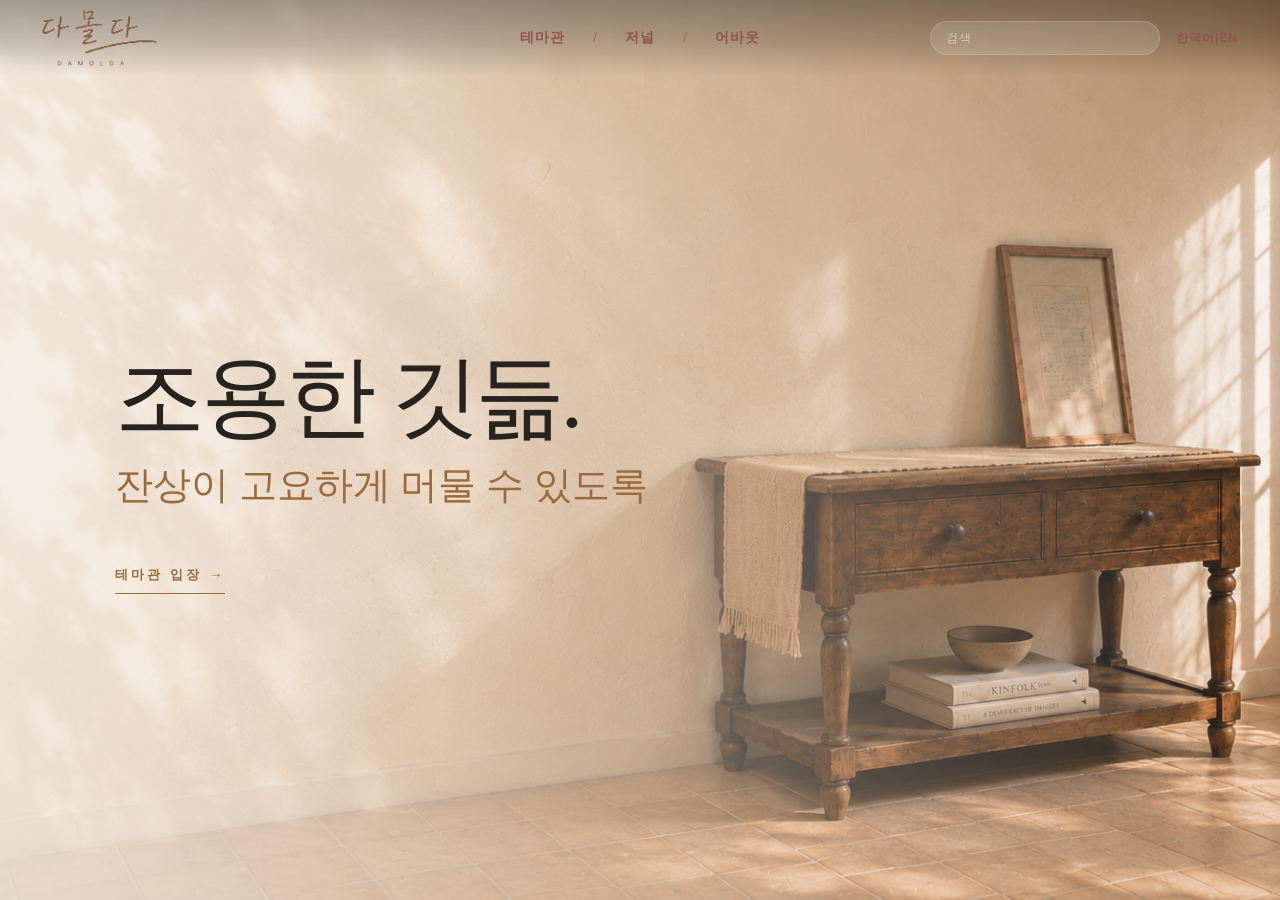
==== commit ffa86fb0: "folder tree" ====
--- a/index.html
+++ b/index.html
@@ -1 +1,30 @@
-<!doctype html><html lang="ko"><head><meta charset="utf-8"><meta name="viewport" content="width=device-width,initial-scale=1"><title>DAMOLDA</title><meta name="description" content="DAMOLDA - 잊혀지기 전 새겨질 수 있도록."><link rel="stylesheet" href="style.css"></head><body data-page="home"><div class="app"></div><script src="data.js"></script><script src="app.js"></script></body></html>
+<!doctype html>
+<html lang="ko">
+<head>
+  <meta charset="utf-8">
+  <meta name="viewport" content="width=device-width,initial-scale=1">
+  <title>DAMOLDA</title>
+  <meta name="description" content="DAMOLDA - 잊혀지기 전 새겨질 수 있도록">
+  <link rel="stylesheet" href="styles/index.css">
+</head>
+<body data-page="home">
+  <div class="app"></div>
+  <script src="scripts/data/i18n.js"></script>
+  <script src="scripts/data/themes.js"></script>
+  <script src="scripts/data/objects.js"></script>
+  <script src="scripts/data/index.js"></script>
+  <script src="scripts/core/dom.js"></script>
+  <script src="scripts/core/state.js"></script>
+  <script src="scripts/core/navigation.js"></script>
+  <script src="scripts/core/search.js"></script>
+  <script src="scripts/core/layout.js"></script>
+  <script src="scripts/pages/home.js"></script>
+  <script src="scripts/pages/themes.js"></script>
+  <script src="scripts/pages/theme.js"></script>
+  <script src="scripts/pages/object.js"></script>
+  <script src="scripts/pages/detail.js"></script>
+  <script src="scripts/pages/journal.js"></script>
+  <script src="scripts/pages/about.js"></script>
+  <script src="scripts/app.js"></script>
+</body>
+</html>
--- a/styles/index.css
+++ b/styles/index.css
@@ -0,0 +1,11 @@
+@import url("./foundation/base.css");
+@import url("./pages/themes-viewport.css");
+@import url("./pages/journal-viewport.css");
+@import url("./pages/about-title.css");
+@import url("./layout/header-brand.css");
+@import url("./pages/themes-gallery.css");
+@import url("./pages/journal-about.css");
+@import url("./pages/page-moods.css");
+@import url("./layout/header-final.css");
+@import url("./pages/backgrounds.css");
+@import url("./pages/theme-detail.css");
